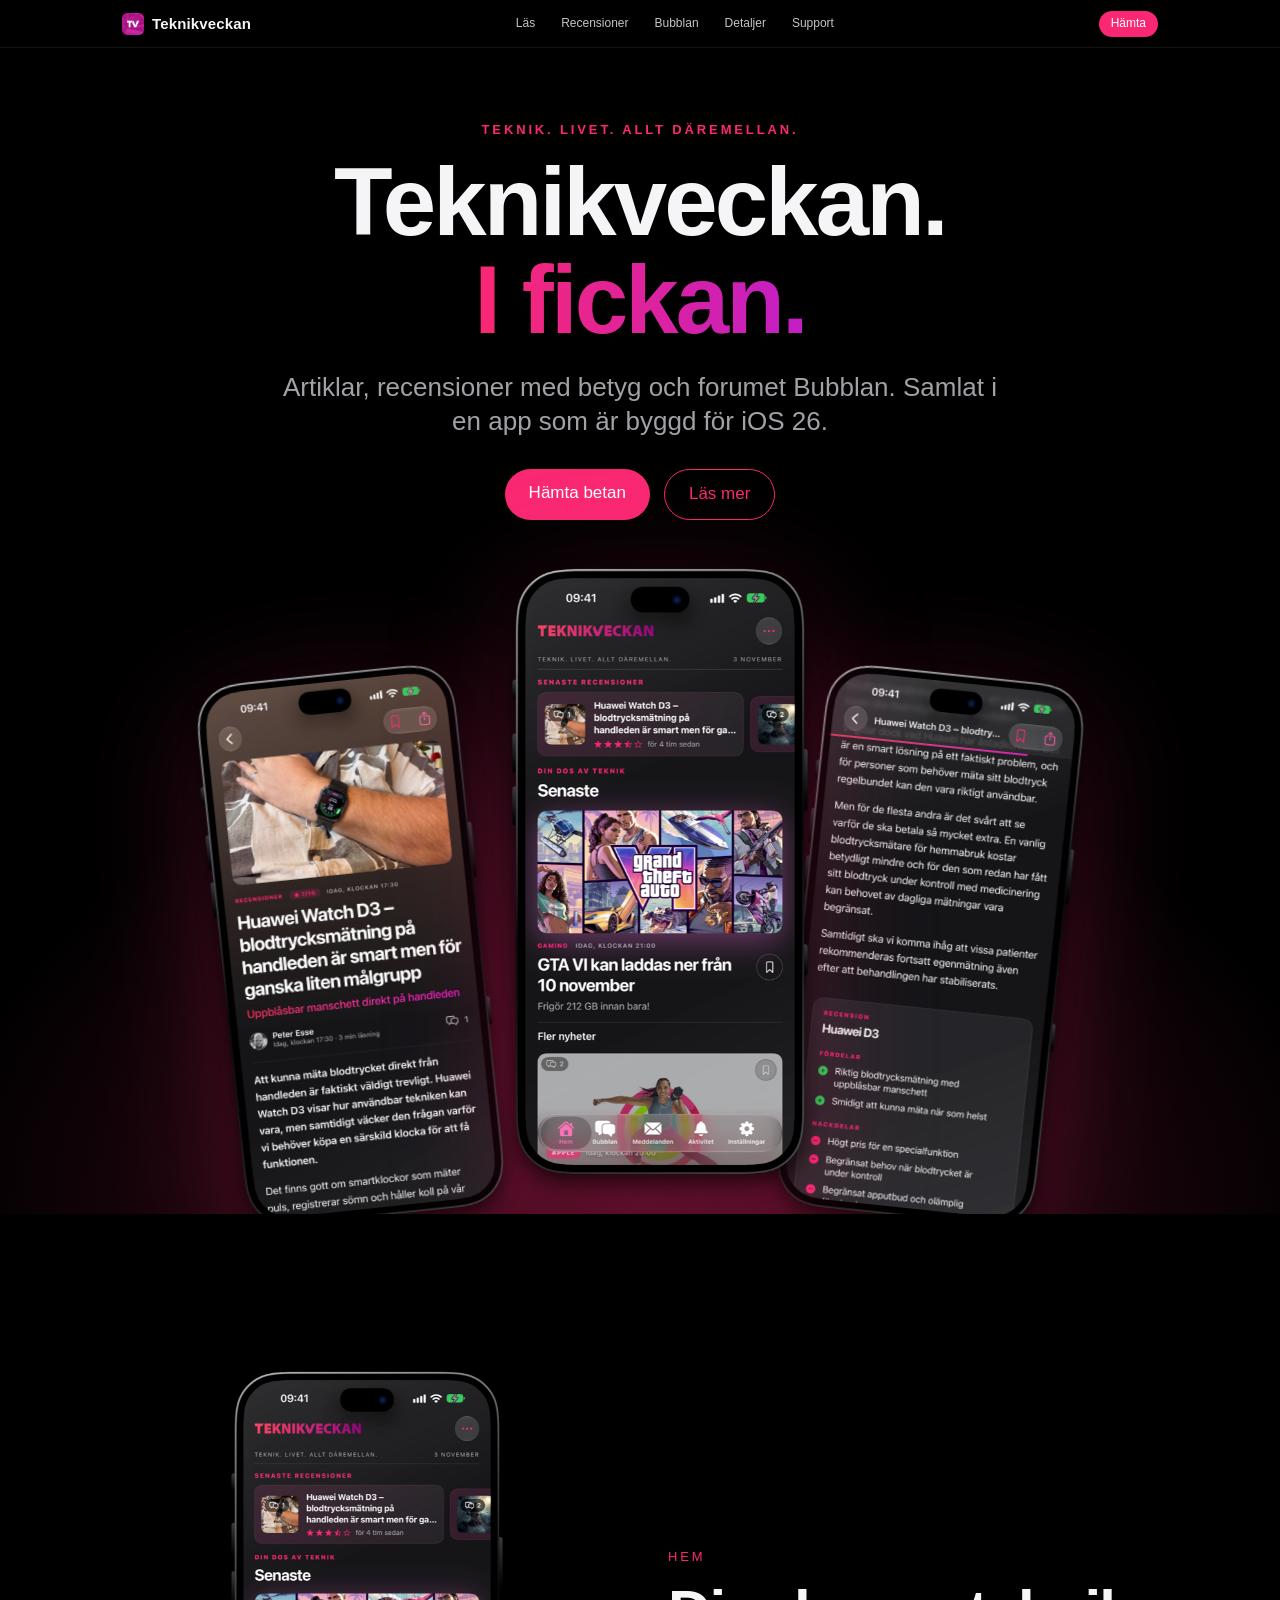
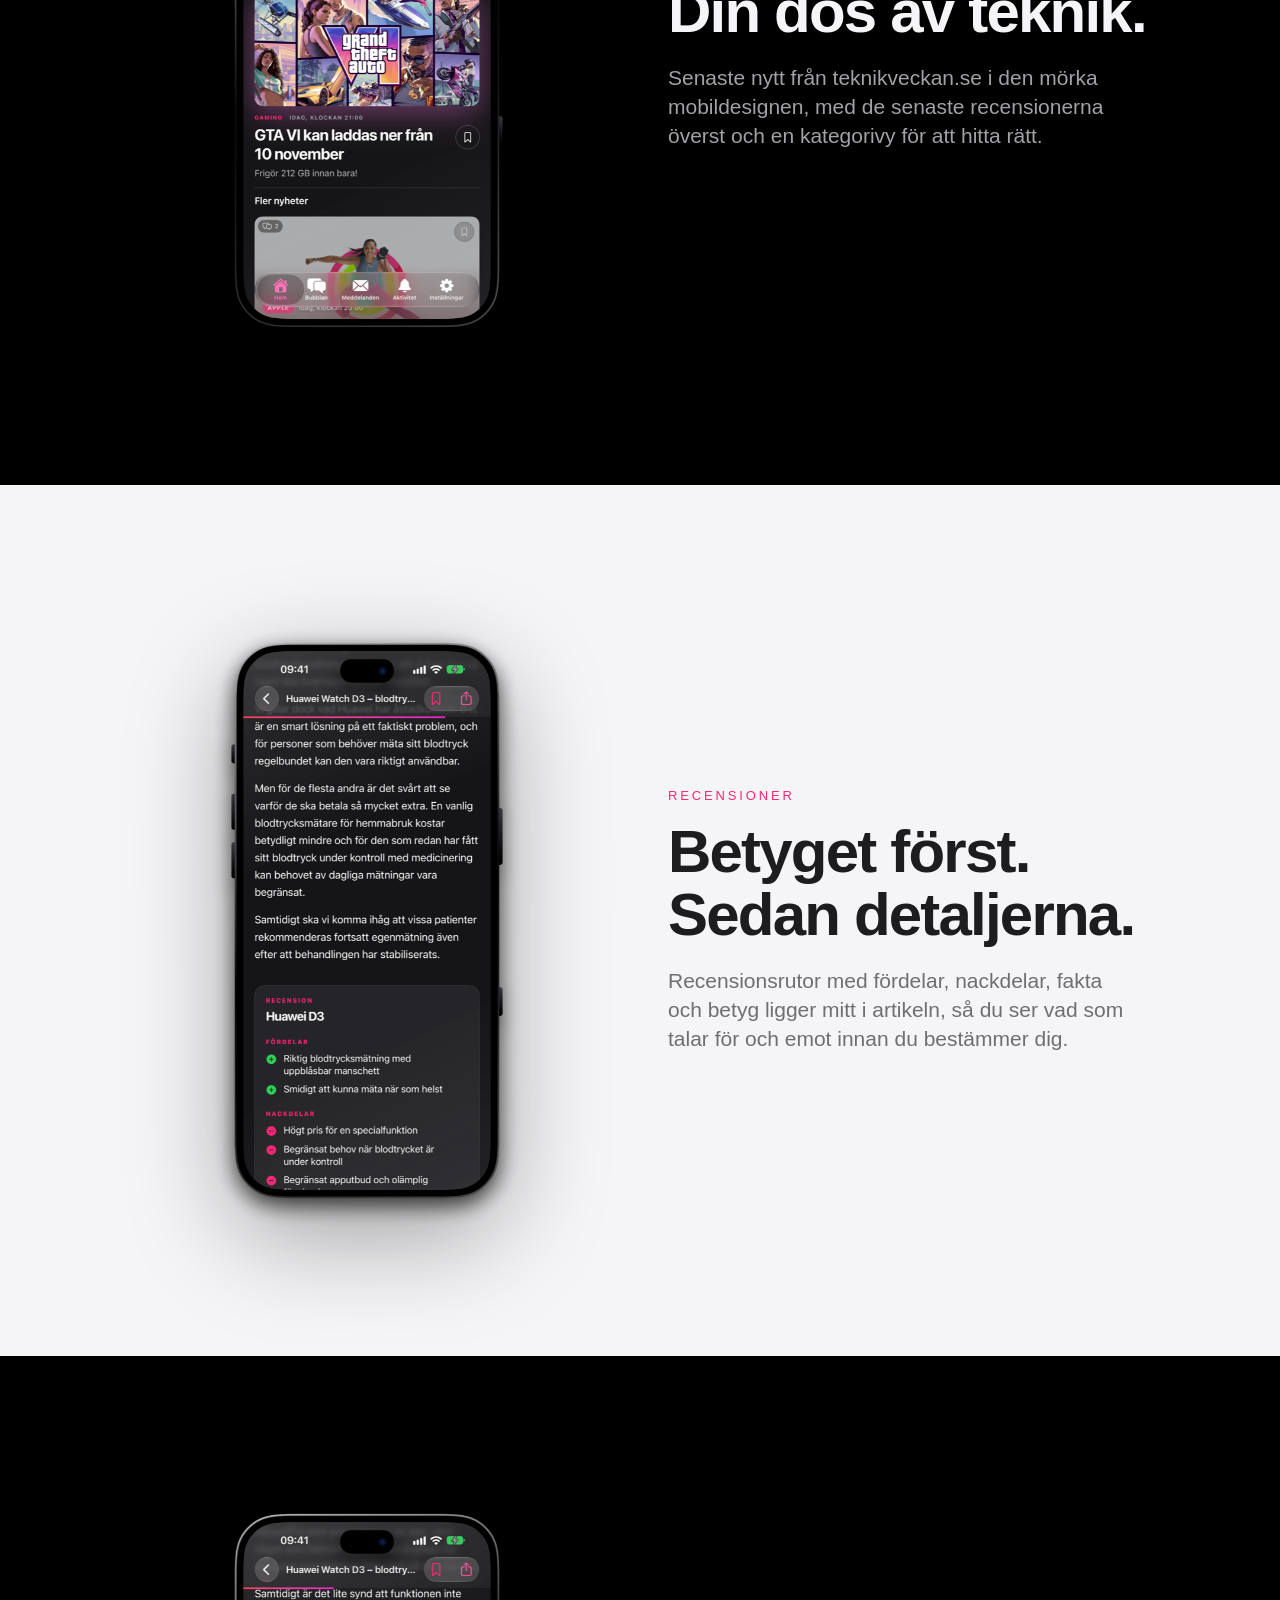
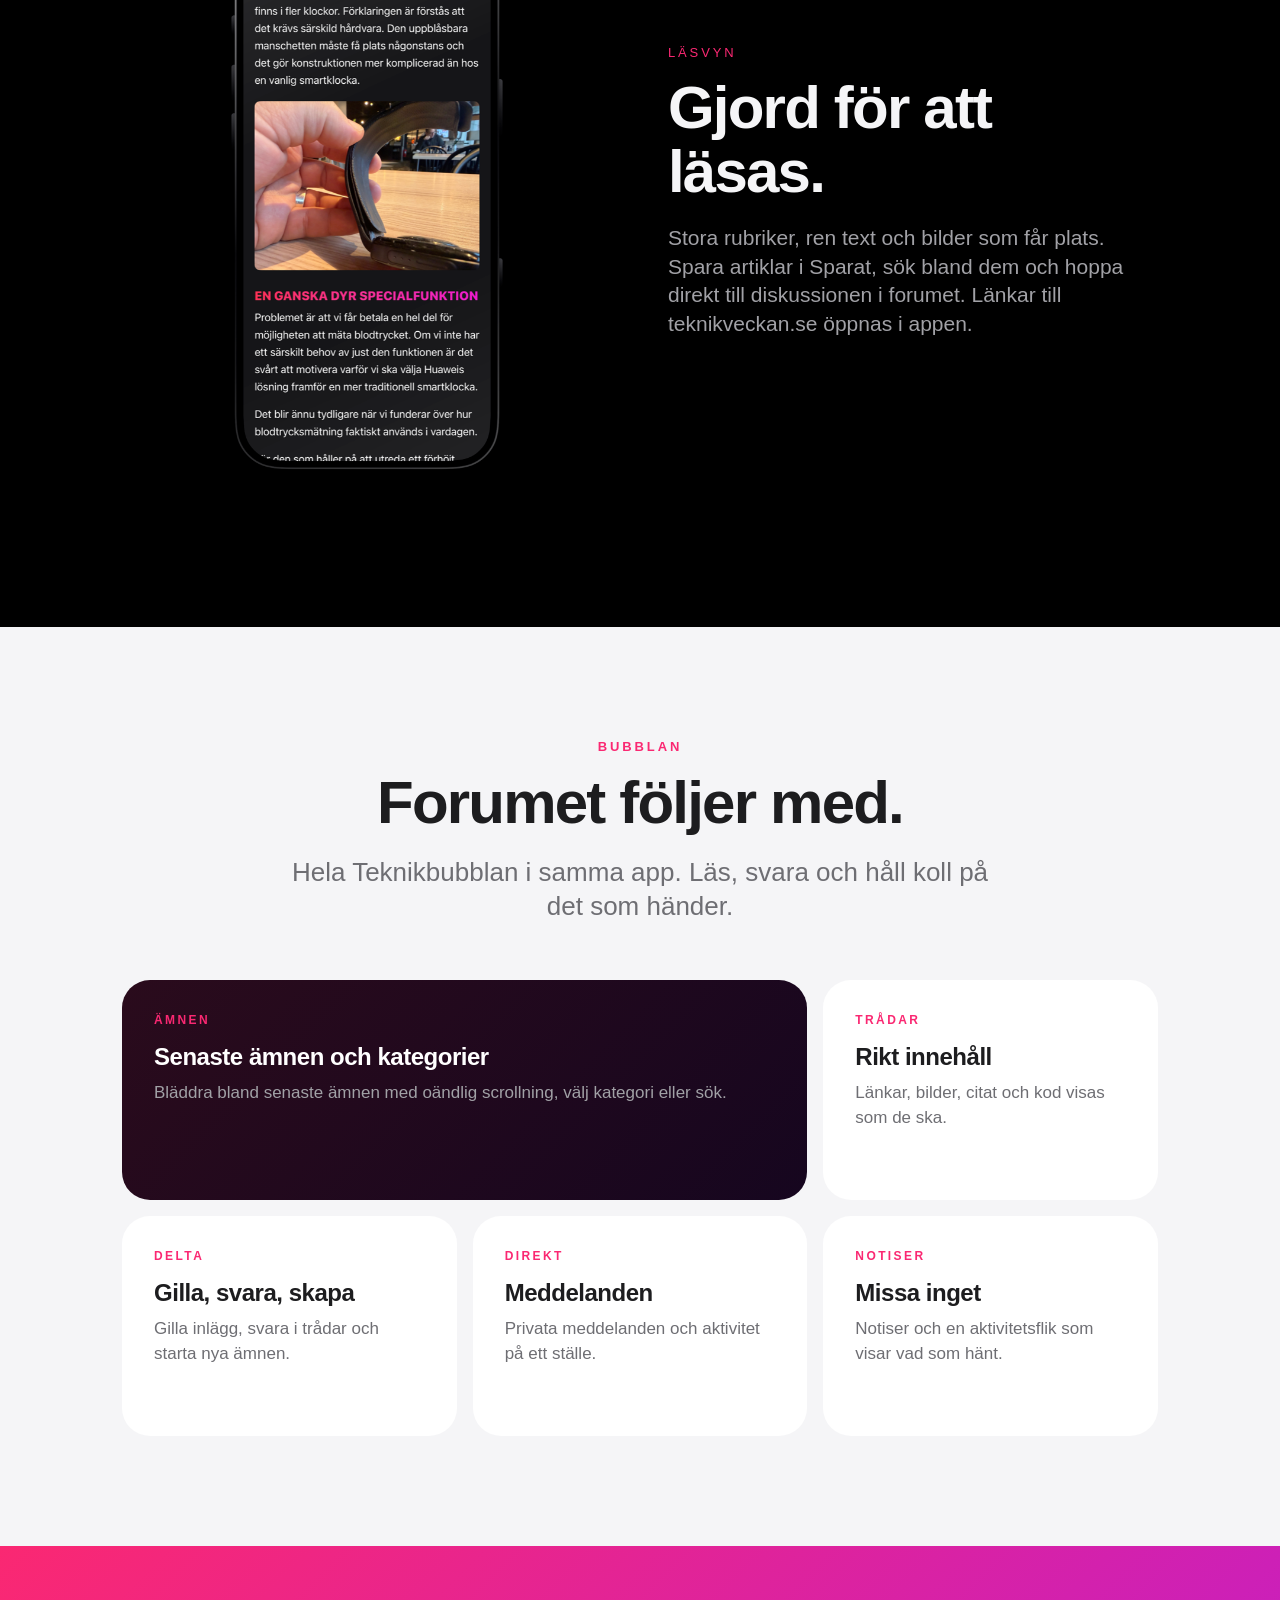
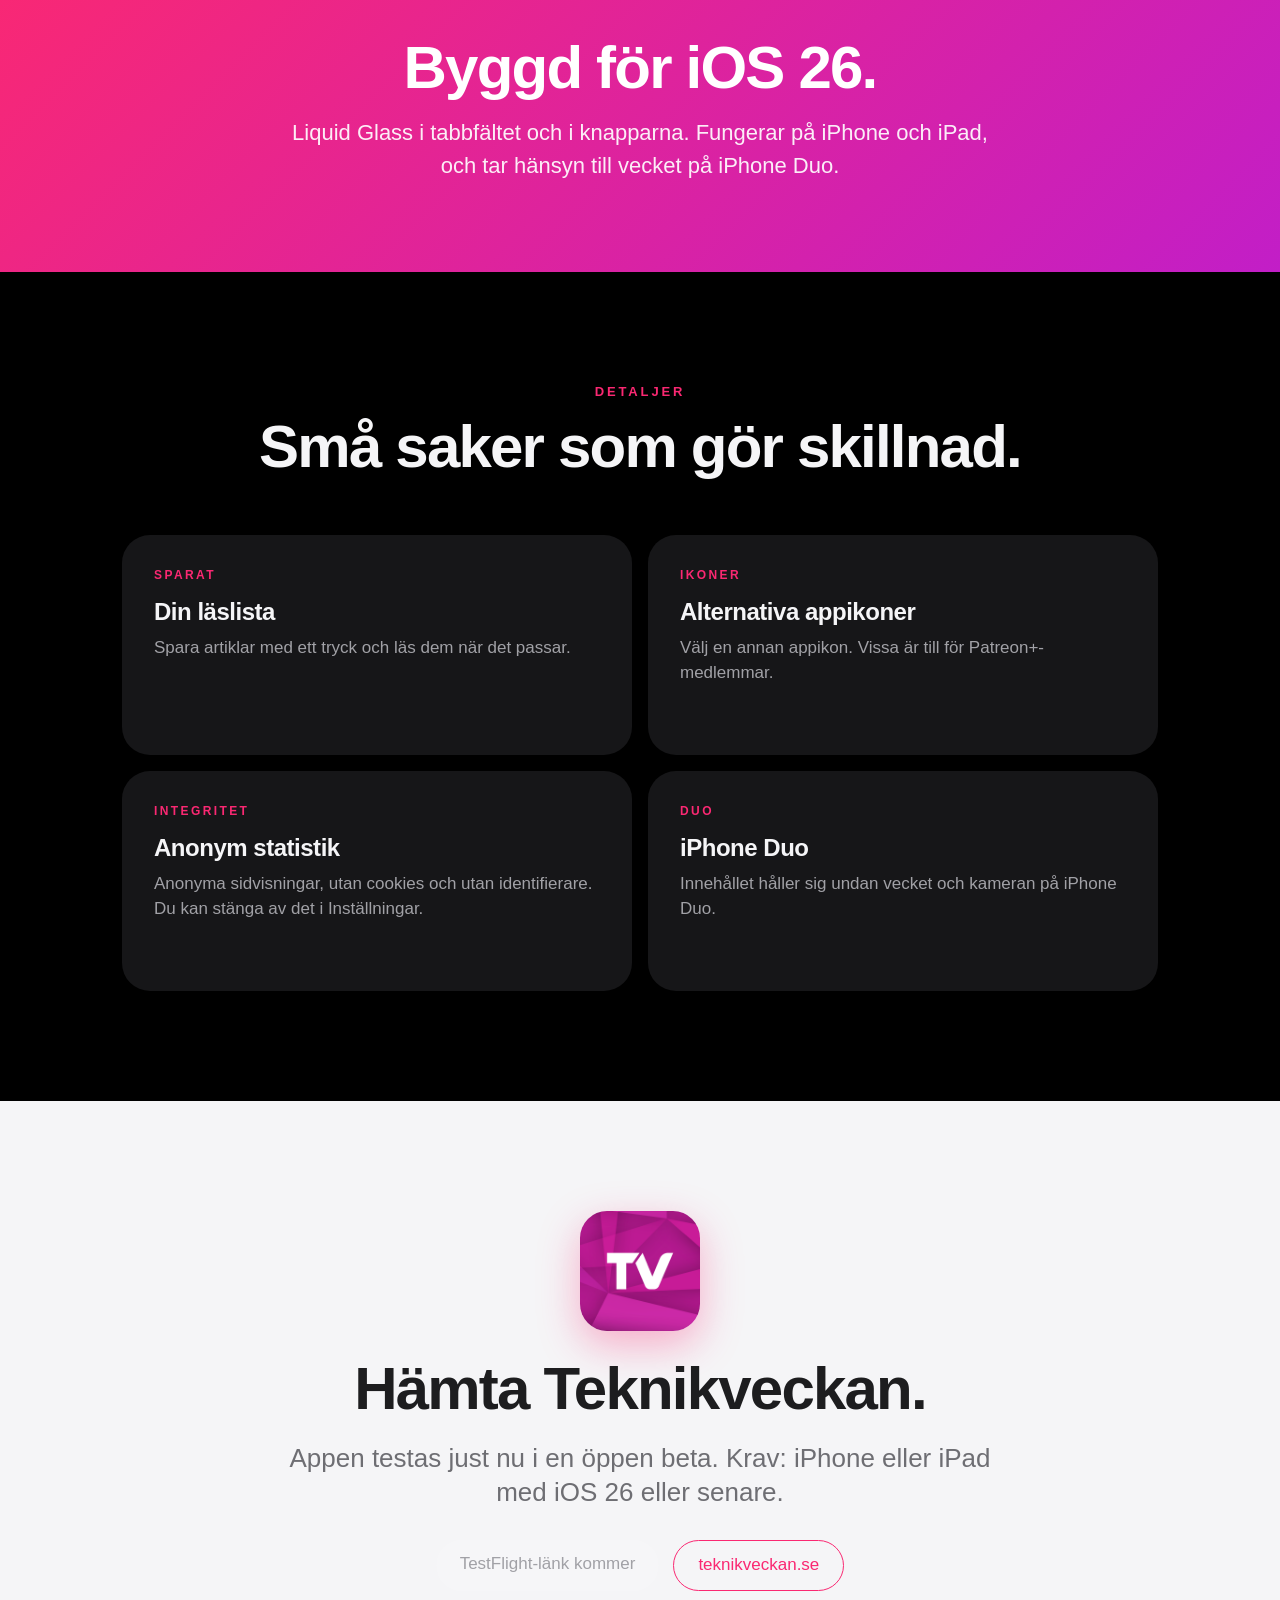
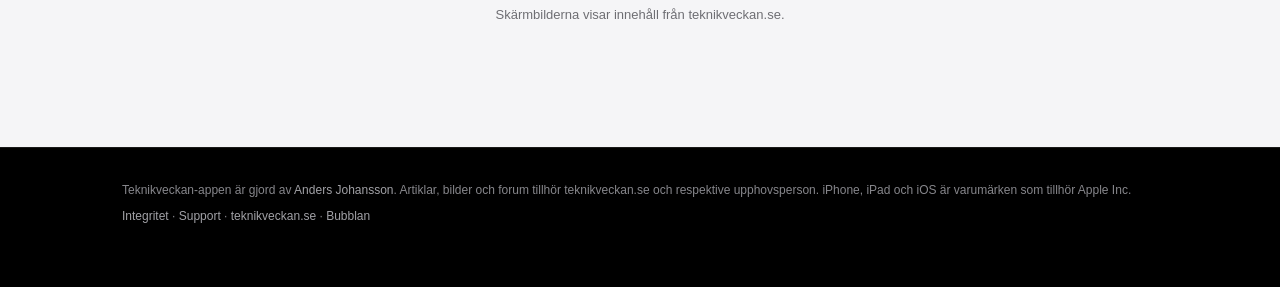
==== index.html @ d74a8582 "Teknikveckan site: home, privacy and support pages Co-Authored-By: Claude Sonnet 5.5 <noreply@anthro" ====
<!doctype html>
<html lang="sv">
<head>
  <meta charset="utf-8">
  <meta name="viewport" content="width=device-width, initial-scale=1">
  <title>Teknikveckan – appen för iPhone och iPad</title>
  <meta name="description" content="Teknikveckan i fickan: artiklar, recensioner med betyg och forumet Bubblan, i en app för iPhone och iPad. Gjord för iOS 26 med Liquid Glass.">
  <meta name="theme-color" content="#000000">
  <link rel="icon" type="image/png" href="assets/favicon.png">
  <link rel="apple-touch-icon" href="assets/apple-touch-icon.png">
  <meta property="og:title" content="Teknikveckan – appen">
  <meta property="og:description" content="Artiklar, recensioner och forumet Bubblan i en app för iPhone och iPad.">
  <meta property="og:type" content="website">
  <meta property="og:url" content="https://idrewn.github.io/teknikveckan-site/">
  <meta property="og:image" content="https://idrewn.github.io/teknikveckan-site/assets/og.jpg">
  <link rel="stylesheet" href="style.css">
</head>
<body>
<header class="nav">
  <div class="wrap">
    <a class="brand" href="./"><img src="assets/icon.png" alt="" width="22" height="22">Teknikveckan</a>
    <ul>
      <li><a href="#lasa">Läs</a></li>
      <li><a href="#recensioner">Recensioner</a></li>
      <li><a href="#bubblan">Bubblan</a></li>
      <li><a href="#detaljer">Detaljer</a></li>
      <li><a href="support.html">Support</a></li>
    </ul>
    <a class="buy" href="#hamta">Hämta</a>
  </div>
</header>

<main>
  <div class="hero">
    <div class="wrap">
      <p class="eyebrow">Teknik. Livet. Allt däremellan.</p>
      <h1>Teknikveckan.<br><span class="grad">I fickan.</span></h1>
      <p class="lead">Artiklar, recensioner med betyg och forumet Bubblan. Samlat i en app som är byggd för iOS 26.</p>
      <div class="cta">
        <a class="pill fill" href="#hamta">Hämta betan</a>
        <a class="pill line" href="#lasa">Läs mer</a>
      </div>
      <div class="phones">
        <img class="a" src="assets/phone-review.png" alt="En recension öppen i appen" width="1100" height="1988">
        <img class="b" src="assets/phone-home.png" alt="Hem: senaste recensioner och nyheter" width="1100" height="1988">
        <img class="c" src="assets/phone-reviewbox.png" alt="Fördelar och nackdelar i en recension" width="1100" height="1988">
      </div>
    </div>
  </div>

  <section id="lasa">
    <div class="wrap split">
      <div class="shot reveal"><img src="assets/phone-home.png" alt="Hem med senaste recensioner och nyheter" loading="lazy" width="1100" height="1988"></div>
      <div class="text reveal">
        <p class="eyebrow">Hem</p>
        <h2>Din dos av teknik.</h2>
        <p>Senaste nytt från teknikveckan.se i den mörka mobildesignen, med de senaste recensionerna överst och en kategorivy för att hitta rätt.</p>
      </div>
    </div>
  </section>

  <section class="light" id="recensioner">
    <div class="wrap split rev">
      <div class="shot reveal"><img src="assets/phone-reviewbox.png" alt="Recensionsruta med fördelar och nackdelar" loading="lazy" width="1100" height="1988"></div>
      <div class="text reveal">
        <p class="eyebrow">Recensioner</p>
        <h2>Betyget först. Sedan detaljerna.</h2>
        <p>Recensionsrutor med fördelar, nackdelar, fakta och betyg ligger mitt i artikeln, så du ser vad som talar för och emot innan du bestämmer dig.</p>
      </div>
    </div>
  </section>

  <section>
    <div class="wrap split">
      <div class="shot reveal"><img src="assets/phone-reading.png" alt="Läsvy med text och bild" loading="lazy" width="1100" height="1988"></div>
      <div class="text reveal">
        <p class="eyebrow">Läsvyn</p>
        <h2>Gjord för att läsas.</h2>
        <p>Stora rubriker, ren text och bilder som får plats. Spara artiklar i Sparat, sök bland dem och hoppa direkt till diskussionen i forumet. Länkar till teknikveckan.se öppnas i appen.</p>
      </div>
    </div>
  </section>

  <section class="light" id="bubblan">
    <div class="wrap center">
      <p class="eyebrow">Bubblan</p>
      <h2>Forumet följer med.</h2>
      <p class="lead">Hela Teknikbubblan i samma app. Läs, svara och håll koll på det som händer.</p>
      <div class="bento">
        <div class="tile hero-tile" style="color:#fff"><span class="k">Ämnen</span><h3>Senaste ämnen och kategorier</h3><p>Bläddra bland senaste ämnen med oändlig scrollning, välj kategori eller sök.</p></div>
        <div class="tile"><span class="k">Trådar</span><h3>Rikt innehåll</h3><p>Länkar, bilder, citat och kod visas som de ska.</p></div>
        <div class="tile"><span class="k">Delta</span><h3>Gilla, svara, skapa</h3><p>Gilla inlägg, svara i trådar och starta nya ämnen.</p></div>
        <div class="tile"><span class="k">Direkt</span><h3>Meddelanden</h3><p>Privata meddelanden och aktivitet på ett ställe.</p></div>
        <div class="tile"><span class="k">Notiser</span><h3>Missa inget</h3><p>Notiser och en aktivitetsflik som visar vad som hänt.</p></div>
      </div>
    </div>
  </section>

  <div class="band">
    <div class="wrap">
      <h2>Byggd för iOS 26.</h2>
      <p>Liquid Glass i tabbfältet och i knapparna. Fungerar på iPhone och iPad, och tar hänsyn till vecket på iPhone Duo.</p>
    </div>
  </div>

  <section id="detaljer">
    <div class="wrap center">
      <p class="eyebrow">Detaljer</p>
      <h2>Små saker som gör skillnad.</h2>
      <div class="bento">
        <div class="tile wide"><span class="k">Sparat</span><h3>Din läslista</h3><p>Spara artiklar med ett tryck och läs dem när det passar.</p></div>
        <div class="tile wide"><span class="k">Ikoner</span><h3>Alternativa appikoner</h3><p>Välj en annan appikon. Vissa är till för Patreon+-medlemmar.</p></div>
        <div class="tile wide"><span class="k">Integritet</span><h3>Anonym statistik</h3><p>Anonyma sidvisningar, utan cookies och utan identifierare. Du kan stänga av det i Inställningar.</p></div>
        <div class="tile wide"><span class="k">Duo</span><h3>iPhone Duo</h3><p>Innehållet håller sig undan vecket och kameran på iPhone Duo.</p></div>
      </div>
    </div>
  </section>

  <section class="light" id="hamta">
    <div class="wrap center">
      <img src="assets/icon.png" alt="Teknikveckan, appikon" width="120" height="120" style="margin:0 auto 26px;border-radius:27px;box-shadow:0 14px 40px rgba(250,40,114,.35)">
      <h2>Hämta Teknikveckan.</h2>
      <p class="lead">Appen testas just nu i en öppen beta. Krav: iPhone eller iPad med iOS 26 eller senare.</p>
      <div class="cta">
        <span class="pill off" aria-disabled="true">TestFlight-länk kommer</span>
        <a class="pill line" href="https://teknikveckan.se">teknikveckan.se</a>
      </div>
      <p class="note" style="color:#6e6e73">Skärmbilderna visar innehåll från teknikveckan.se.</p>
    </div>
  </section>
</main>

<footer>
  <div class="wrap">
    <p>Teknikveckan-appen är gjord av <a href="https://github.com/iDrewn">Anders Johansson</a>. Artiklar, bilder och forum tillhör teknikveckan.se och respektive upphovsperson. iPhone, iPad och iOS är varumärken som tillhör Apple Inc.</p>
    <p><a href="privacy.html">Integritet</a> &middot; <a href="support.html">Support</a> &middot; <a href="https://teknikveckan.se">teknikveckan.se</a> &middot; <a href="https://bubblan.teknikveckan.se">Bubblan</a></p>
  </div>
</footer>
<script>
  (function () {
    var els = document.querySelectorAll('.reveal');
    if (!('IntersectionObserver' in window)) { els.forEach(function (e) { e.classList.add('in'); }); return; }
    var io = new IntersectionObserver(function (entries) {
      entries.forEach(function (en) { if (en.isIntersecting) { en.target.classList.add('in'); io.unobserve(en.target); } });
    }, { threshold: 0.15 });
    els.forEach(function (e) { io.observe(e); });
  })();
</script>
</body>
</html>
---- style.css ----
:root {
  --pink: #fa2872;
  --magenta: #c21ec7;
  --ink: #f5f5f7;
  --ink-2: #a1a1a6;
  --paper: #1d1d1f;
  --paper-2: #6e6e73;
  --black: #000;
  --soft: #f5f5f7;
  --card-dark: #161618;
  --maxw: 1080px;
}
* { box-sizing: border-box; }
html { -webkit-text-size-adjust: 100%; scroll-behavior: smooth; }
body {
  margin: 0; background: var(--black); color: var(--ink);
  font: 17px/1.47 -apple-system, BlinkMacSystemFont, "SF Pro Text", "Helvetica Neue", Helvetica, Arial, sans-serif;
  -webkit-font-smoothing: antialiased;
}
a { color: var(--pink); text-decoration: none; }
a:hover { text-decoration: underline; }
img { max-width: 100%; height: auto; display: block; }
.wrap { max-width: var(--maxw); margin: 0 auto; padding: 0 22px; }

/* Nav, like apple.com: slim, translucent, blurred */
.nav { position: sticky; top: 0; z-index: 20; height: 48px; background: rgba(0,0,0,.72); backdrop-filter: saturate(180%) blur(20px); -webkit-backdrop-filter: saturate(180%) blur(20px); border-bottom: 1px solid rgba(255,255,255,.08); }
.nav .wrap { height: 48px; display: flex; align-items: center; justify-content: space-between; gap: 20px; }
.nav .brand { display: flex; align-items: center; gap: 8px; color: var(--ink); font-weight: 600; font-size: 15px; letter-spacing: .01em; }
.nav .brand img { width: 22px; height: 22px; border-radius: 5px; }
.nav ul { display: flex; gap: 26px; list-style: none; margin: 0; padding: 0; font-size: 12px; }
.nav ul a { color: rgba(245,245,247,.8); }
.nav ul a:hover { color: #fff; text-decoration: none; }
.nav .buy { font-size: 12px; background: var(--pink); color: #fff; padding: 4px 12px; border-radius: 99px; }
.nav .buy:hover { text-decoration: none; background: #ff4a8a; }
@media (max-width: 720px) { .nav ul { display: none; } }

.eyebrow { font-size: 13px; font-weight: 700; letter-spacing: .22em; text-transform: uppercase; color: var(--pink); margin: 0 0 14px; }
.grad { background: linear-gradient(90deg, var(--pink), var(--magenta)); -webkit-background-clip: text; background-clip: text; color: transparent; }
h1, h2 { font-family: -apple-system, BlinkMacSystemFont, "SF Pro Display", "Helvetica Neue", Helvetica, Arial, sans-serif; letter-spacing: -.03em; margin: 0; }
h1 { font-size: clamp(44px, 9vw, 96px); line-height: 1.02; font-weight: 800; }
h2 { font-size: clamp(32px, 5.6vw, 60px); line-height: 1.06; font-weight: 800; }
.lead { font-size: clamp(19px, 2.4vw, 26px); line-height: 1.3; color: var(--ink-2); max-width: 720px; margin: 22px auto 0; font-weight: 500; }
.cta { display: flex; gap: 14px; justify-content: center; flex-wrap: wrap; margin-top: 30px; }
.pill { display: inline-block; padding: 12px 24px; border-radius: 99px; font-size: 17px; font-weight: 500; }
.pill.fill { background: var(--pink); color: #fff; }
.pill.fill:hover { background: #ff4a8a; text-decoration: none; }
.pill.line { border: 1px solid var(--pink); color: var(--pink); }
.pill.off { background: rgba(255,255,255,.1); color: var(--ink-2); cursor: default; }
.note { font-size: 13px; color: var(--ink-2); margin-top: 14px; }

/* Hero */
.hero { text-align: center; padding: 72px 0 0; background: radial-gradient(80% 60% at 50% 100%, rgba(250,40,114,.28), transparent 70%), #000; overflow: hidden; }
.hero .phones { position: relative; margin: 54px auto 0; max-width: 980px; height: clamp(300px, 56vw, 640px); }
.hero .phones img { position: absolute; bottom: -2%; width: 36%; filter: drop-shadow(0 30px 60px rgba(250,40,114,.25)); }
.hero .phones .a { left: 2%; transform: rotate(-6deg) translateY(6%); }
.hero .phones .b { left: 32%; width: 40%; z-index: 2; }
.hero .phones .c { right: 2%; transform: rotate(6deg) translateY(6%); }

/* Product sections */
section { padding: 110px 0; }
.light { background: var(--soft); color: var(--paper); }
.light .lead, .light p.sub { color: var(--paper-2); }
.split { display: grid; grid-template-columns: 1fr 1fr; gap: 56px; align-items: center; }
.split.rev .text { order: 2; }
.split .text p { font-size: 21px; line-height: 1.38; color: var(--ink-2); margin: 20px 0 0; max-width: 460px; font-weight: 500; }
.light .split .text p { color: var(--paper-2); }
.split .shot { display: flex; justify-content: center; }
.split .shot img { width: min(100%, 360px); filter: drop-shadow(0 30px 50px rgba(0,0,0,.35)); }
.split .text p.eyebrow, .light .split .text p.eyebrow { font-size: 13px; line-height: 1.4; color: var(--pink); margin: 0 0 14px; max-width: none; }
.center { text-align: center; }
.center .lead { margin-left: auto; margin-right: auto; }
@media (max-width: 820px) { .split { grid-template-columns: 1fr; gap: 28px; text-align: center; } .split.rev .text { order: 0; } .split .text p { margin-left: auto; margin-right: auto; } section { padding: 76px 0; } }

/* Bento grid */
.bento { display: grid; grid-template-columns: repeat(6, 1fr); gap: 16px; margin-top: 56px; }
.tile { background: var(--card-dark); border-radius: 28px; padding: 32px; grid-column: span 2; min-height: 220px; position: relative; overflow: hidden; }
.tile.wide { grid-column: span 3; }
.tile.hero-tile { grid-column: span 4; background: linear-gradient(135deg, #2a0b1c, #16061f); }
.tile h3 { font-size: 24px; letter-spacing: -.02em; margin: 0 0 10px; line-height: 1.15; }
.tile p { color: var(--ink-2); margin: 0; font-size: 17px; }
.tile .k { font-size: 12px; font-weight: 700; letter-spacing: .2em; text-transform: uppercase; color: var(--pink); margin-bottom: 14px; display: block; }
.tile { text-align: left; }
.light .tile { background: #fff; }
.light .tile p { color: var(--paper-2); }
.light .tile.hero-tile { background: linear-gradient(135deg, #2a0b1c, #16061f); color: #fff; }
.light .tile.hero-tile p { color: var(--ink-2); }
@media (max-width: 860px) { .bento { grid-template-columns: 1fr; } .tile, .tile.wide, .tile.hero-tile { grid-column: auto; } }

/* Stat band */
.band { background: linear-gradient(135deg, var(--pink), var(--magenta)); color: #fff; padding: 90px 0; text-align: center; }
.band h2 { color: #fff; }
.band p { font-size: 22px; max-width: 700px; margin: 18px auto 0; font-weight: 500; opacity: .92; }

/* Doc pages */
.doc { max-width: 740px; padding: 70px 22px 90px; margin: 0 auto; }
.doc h1 { font-size: clamp(34px, 6vw, 52px); }
.doc h2 { font-size: 24px; margin-top: 40px; letter-spacing: -.02em; }
.doc p, .doc li { color: var(--ink-2); font-size: 18px; }
.doc ul { padding-left: 20px; }
.doc strong { color: var(--ink); }
.doc details { background: var(--card-dark); border-radius: 16px; padding: 14px 18px; margin: 12px 0; }
.doc summary { cursor: pointer; font-weight: 600; color: var(--ink); }

footer { background: #000; border-top: 1px solid rgba(255,255,255,.1); padding: 34px 0 54px; color: #86868b; font-size: 12px; }
footer p { margin: 0 0 8px; }
footer a { color: #a1a1a6; }

/* Reveal on scroll */
.reveal { opacity: 0; transform: translateY(28px); transition: opacity .8s ease, transform .8s ease; }
.reveal.in { opacity: 1; transform: none; }
@media (prefers-reduced-motion: reduce) { .reveal { opacity: 1; transform: none; transition: none; } html { scroll-behavior: auto; } }
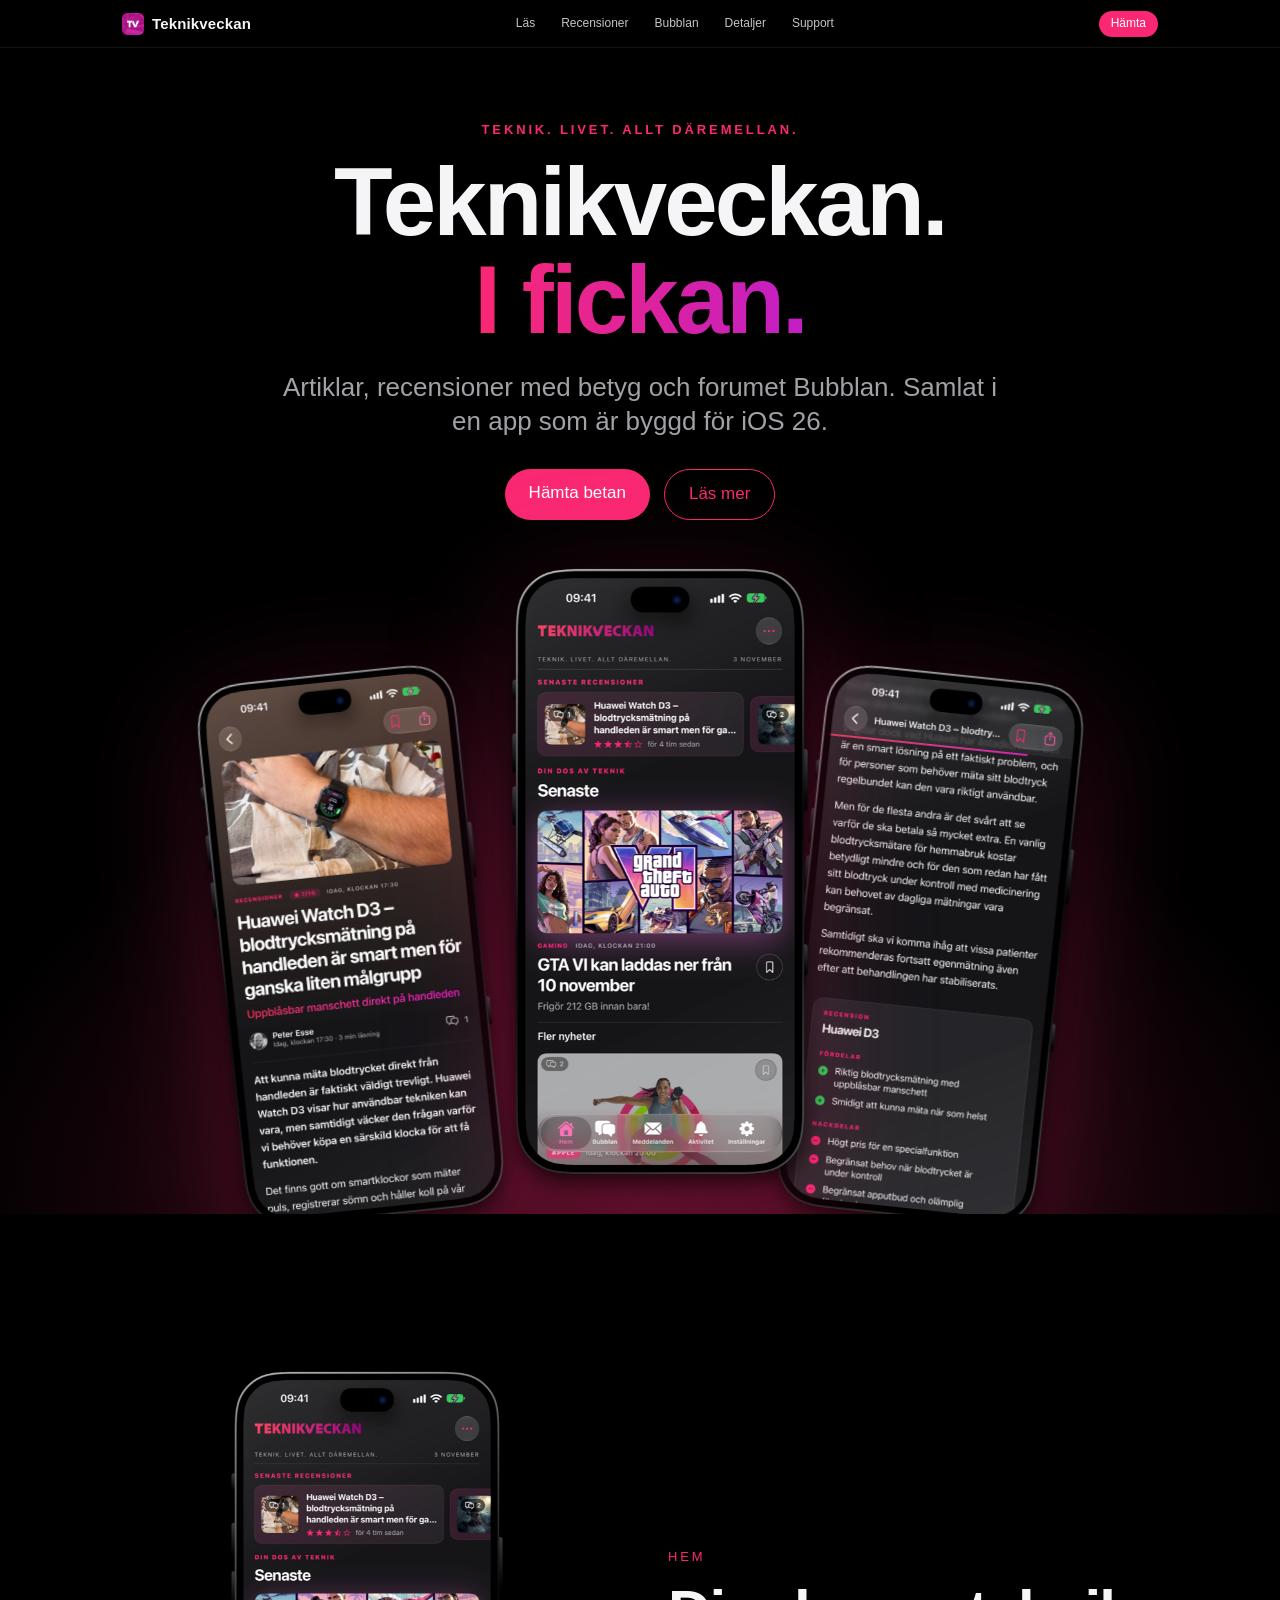
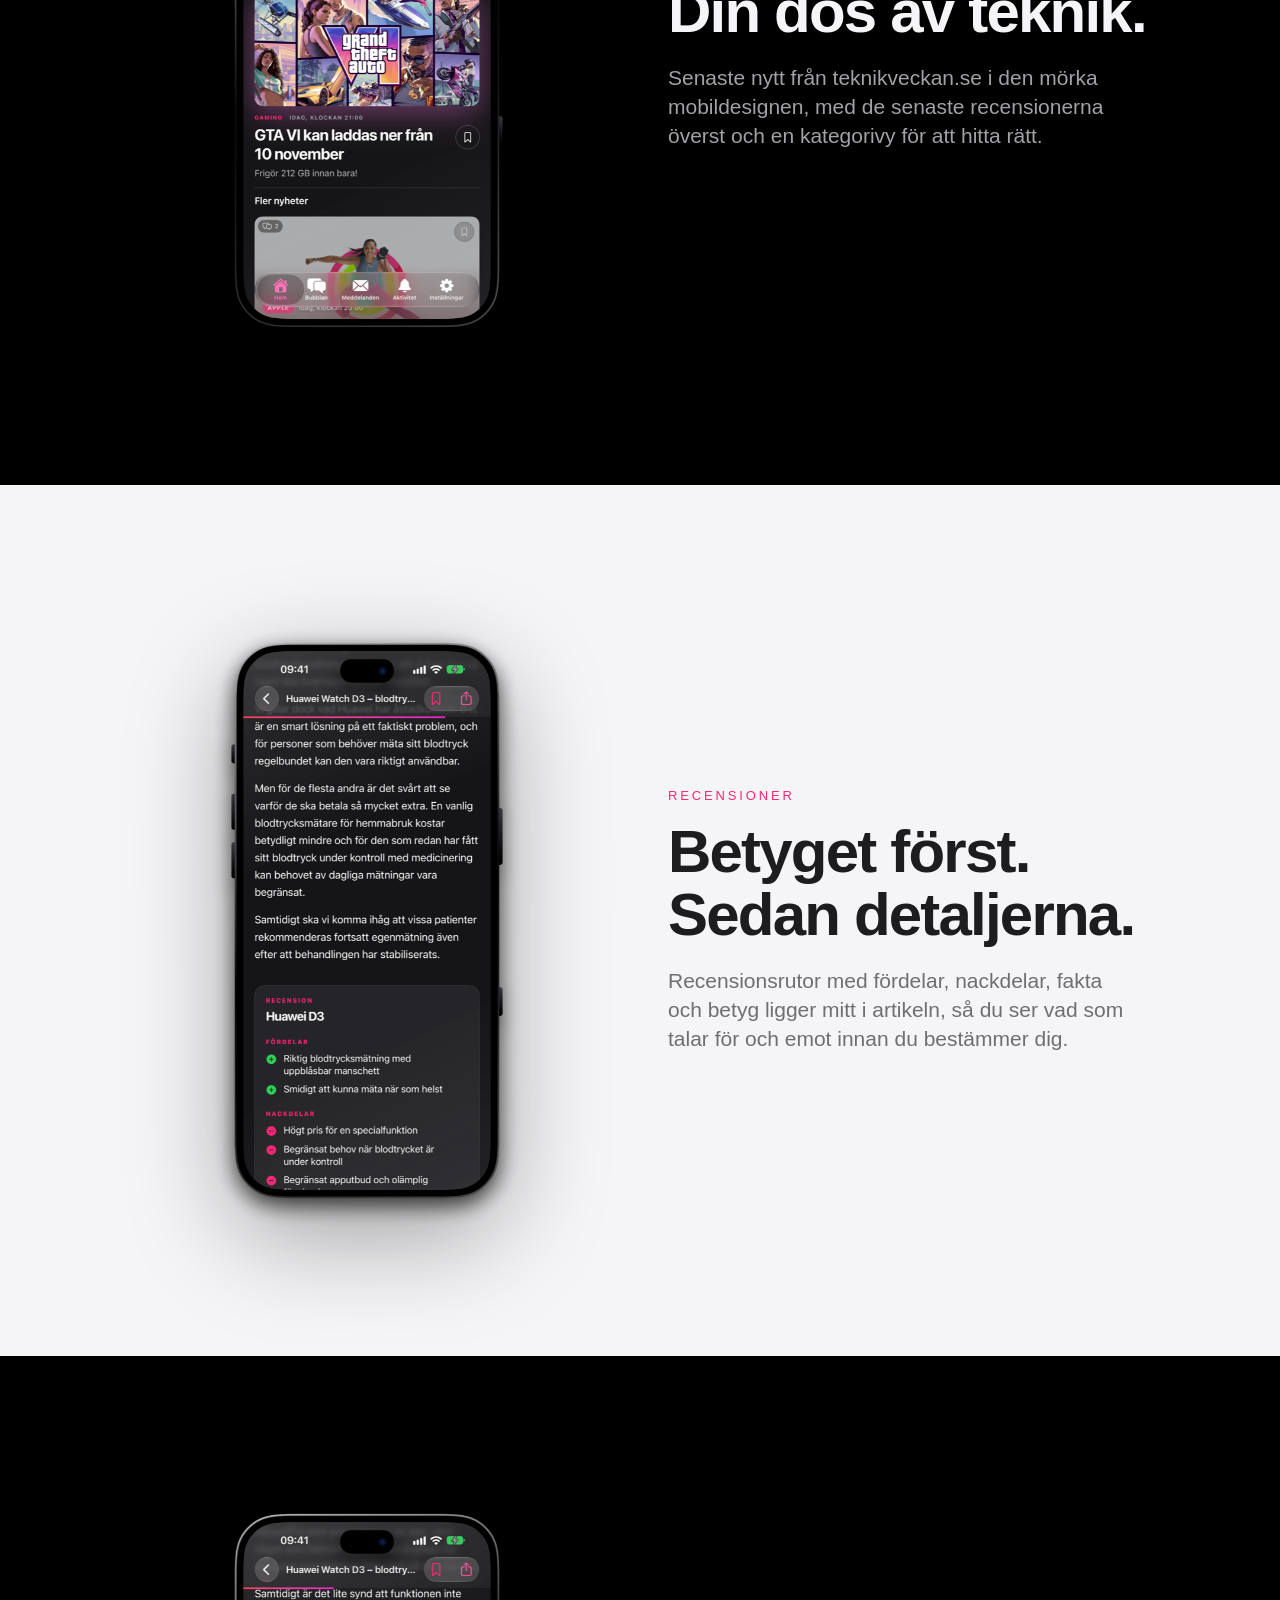
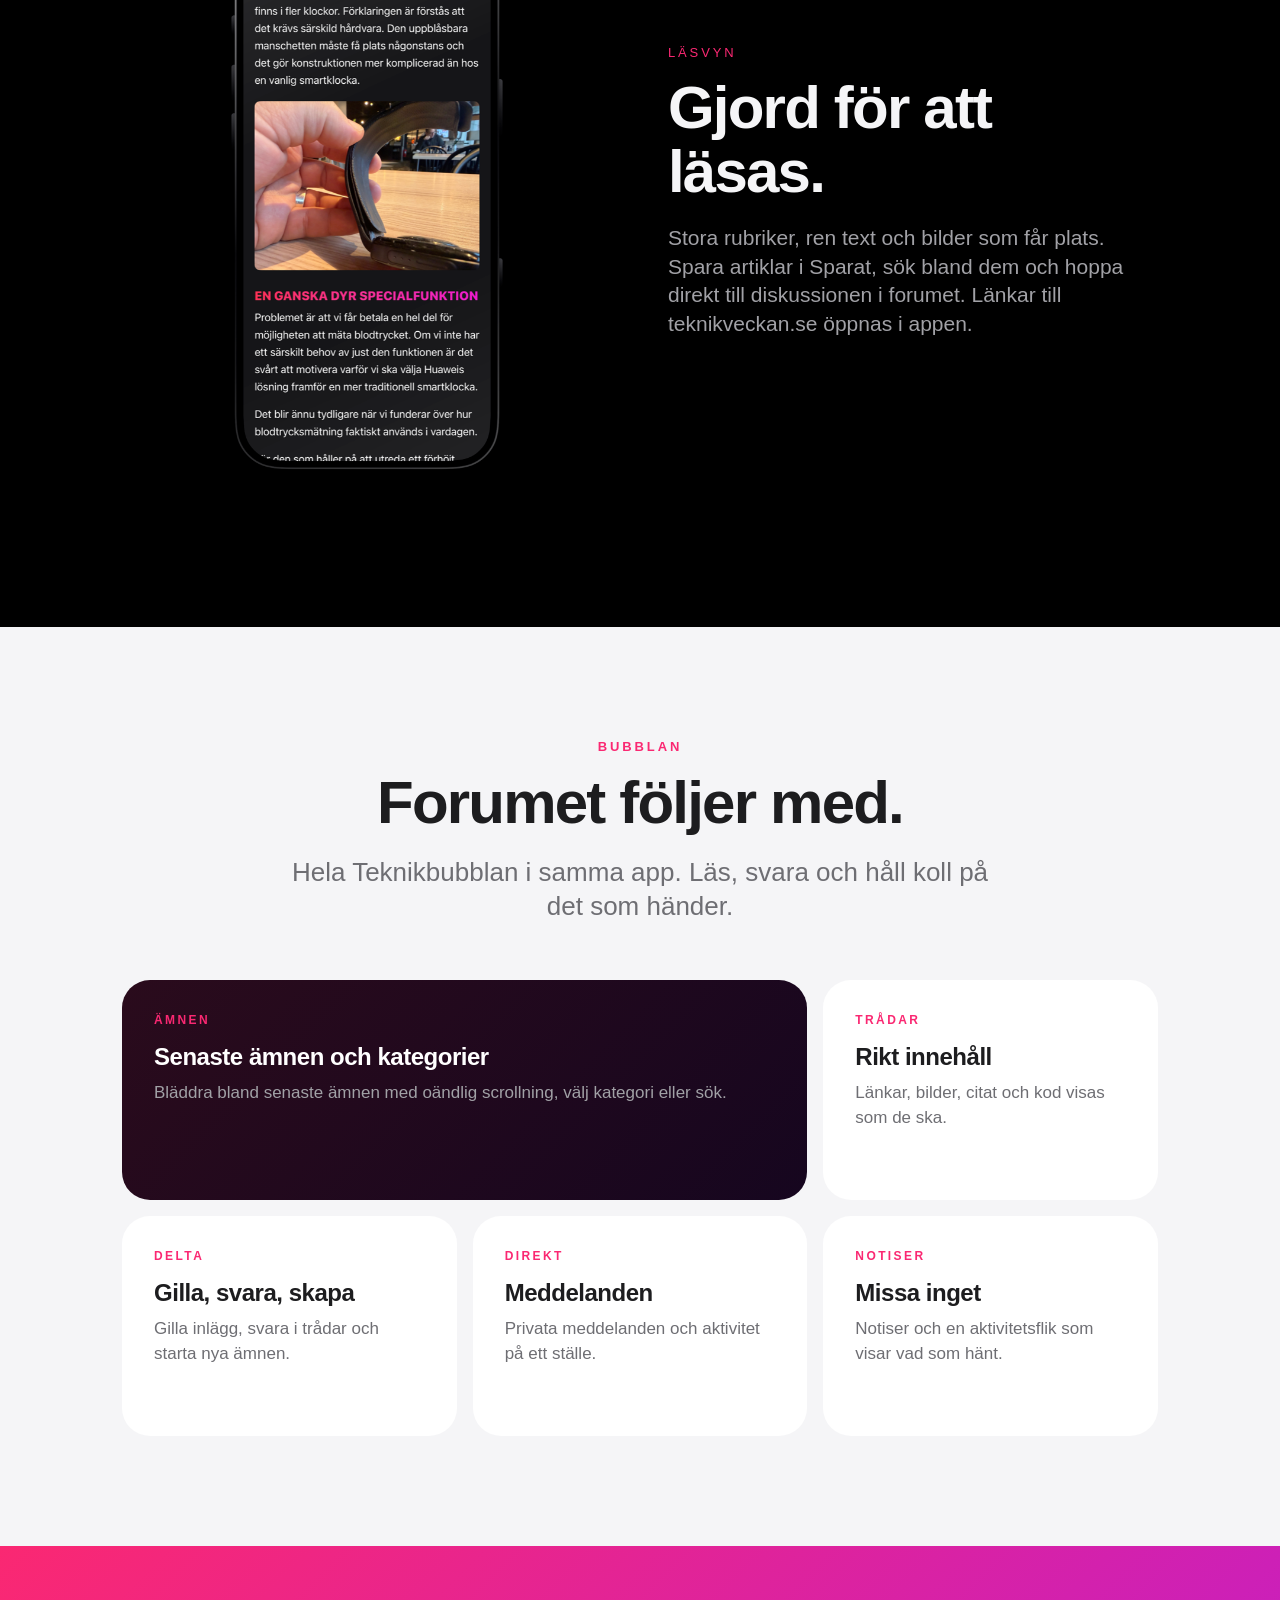
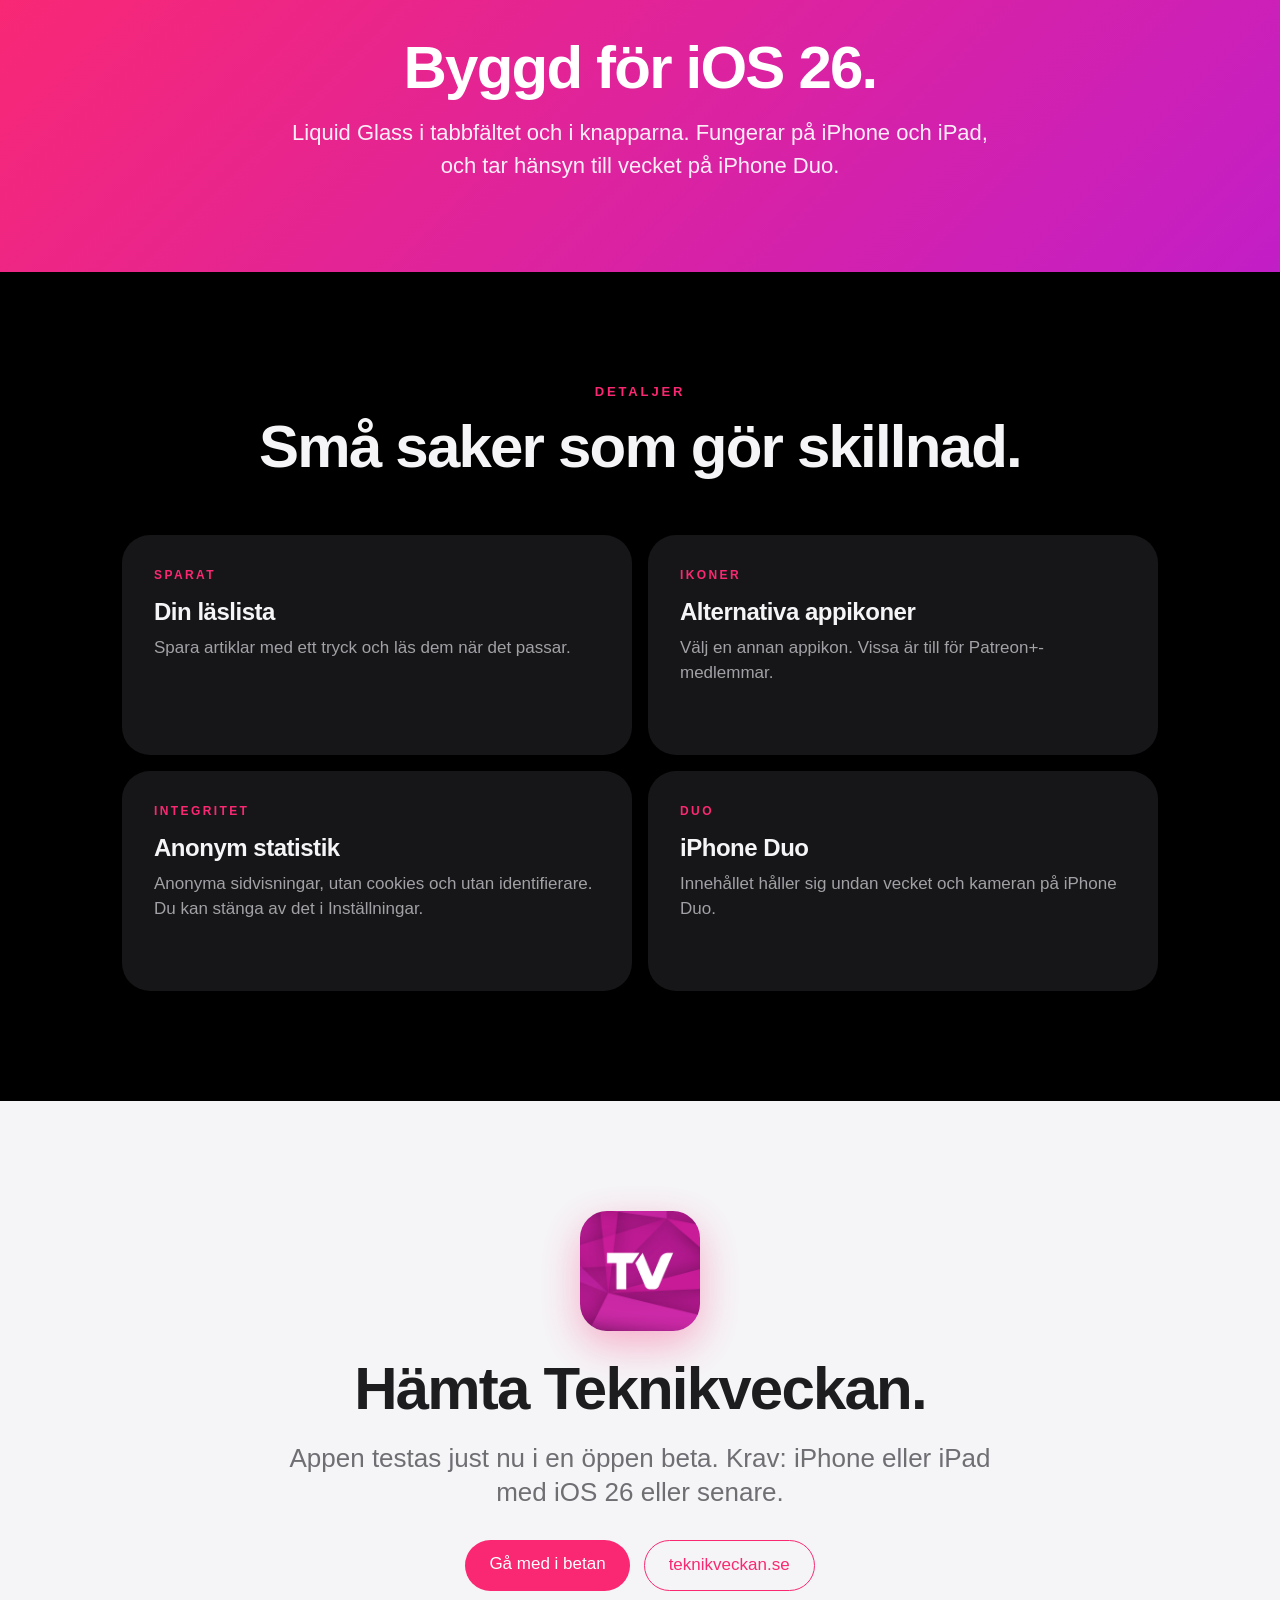
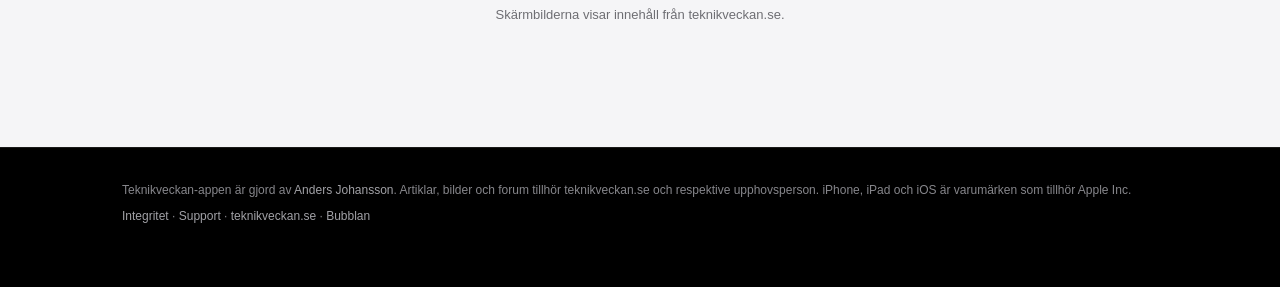
==== commit a7b3194a: "TestFlight links and support thread Co-Authored-By: Claude Sonnet 5.5 <noreply@anthropic.com>" ====
--- a/index.html
+++ b/index.html
@@ -26,7 +26,7 @@
       <li><a href="#detaljer">Detaljer</a></li>
       <li><a href="support.html">Support</a></li>
     </ul>
-    <a class="buy" href="#hamta">Hämta</a>
+    <a class="buy" href="https://testflight.apple.com/join/udA9Tbey">Hämta</a>
   </div>
 </header>
 
@@ -37,7 +37,7 @@
       <h1>Teknikveckan.<br><span class="grad">I fickan.</span></h1>
       <p class="lead">Artiklar, recensioner med betyg och forumet Bubblan. Samlat i en app som är byggd för iOS 26.</p>
       <div class="cta">
-        <a class="pill fill" href="#hamta">Hämta betan</a>
+        <a class="pill fill" href="https://testflight.apple.com/join/udA9Tbey">Hämta betan</a>
         <a class="pill line" href="#lasa">Läs mer</a>
       </div>
       <div class="phones">
@@ -122,7 +122,7 @@
       <h2>Hämta Teknikveckan.</h2>
       <p class="lead">Appen testas just nu i en öppen beta. Krav: iPhone eller iPad med iOS 26 eller senare.</p>
       <div class="cta">
-        <span class="pill off" aria-disabled="true">TestFlight-länk kommer</span>
+        <a class="pill fill" href="https://testflight.apple.com/join/udA9Tbey">Gå med i betan</a>
         <a class="pill line" href="https://teknikveckan.se">teknikveckan.se</a>
       </div>
       <p class="note" style="color:#6e6e73">Skärmbilderna visar innehåll från teknikveckan.se.</p>
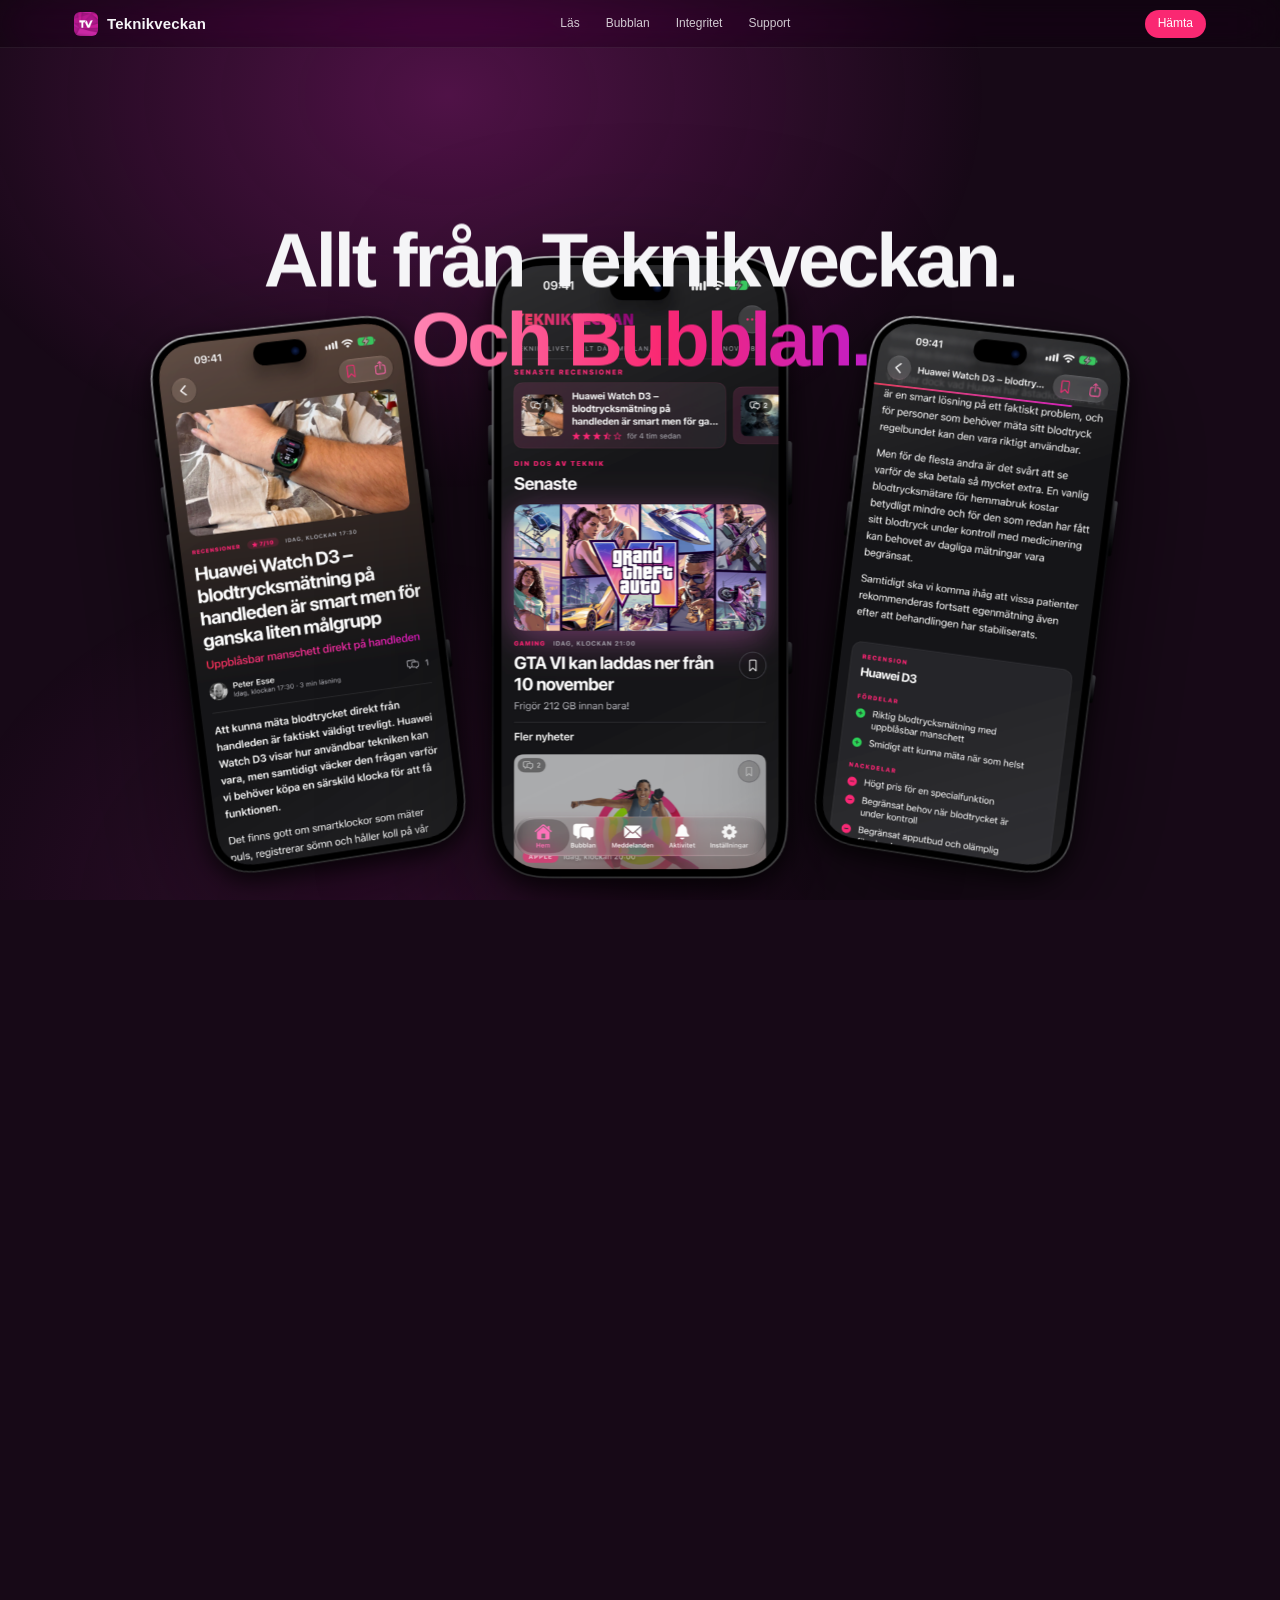
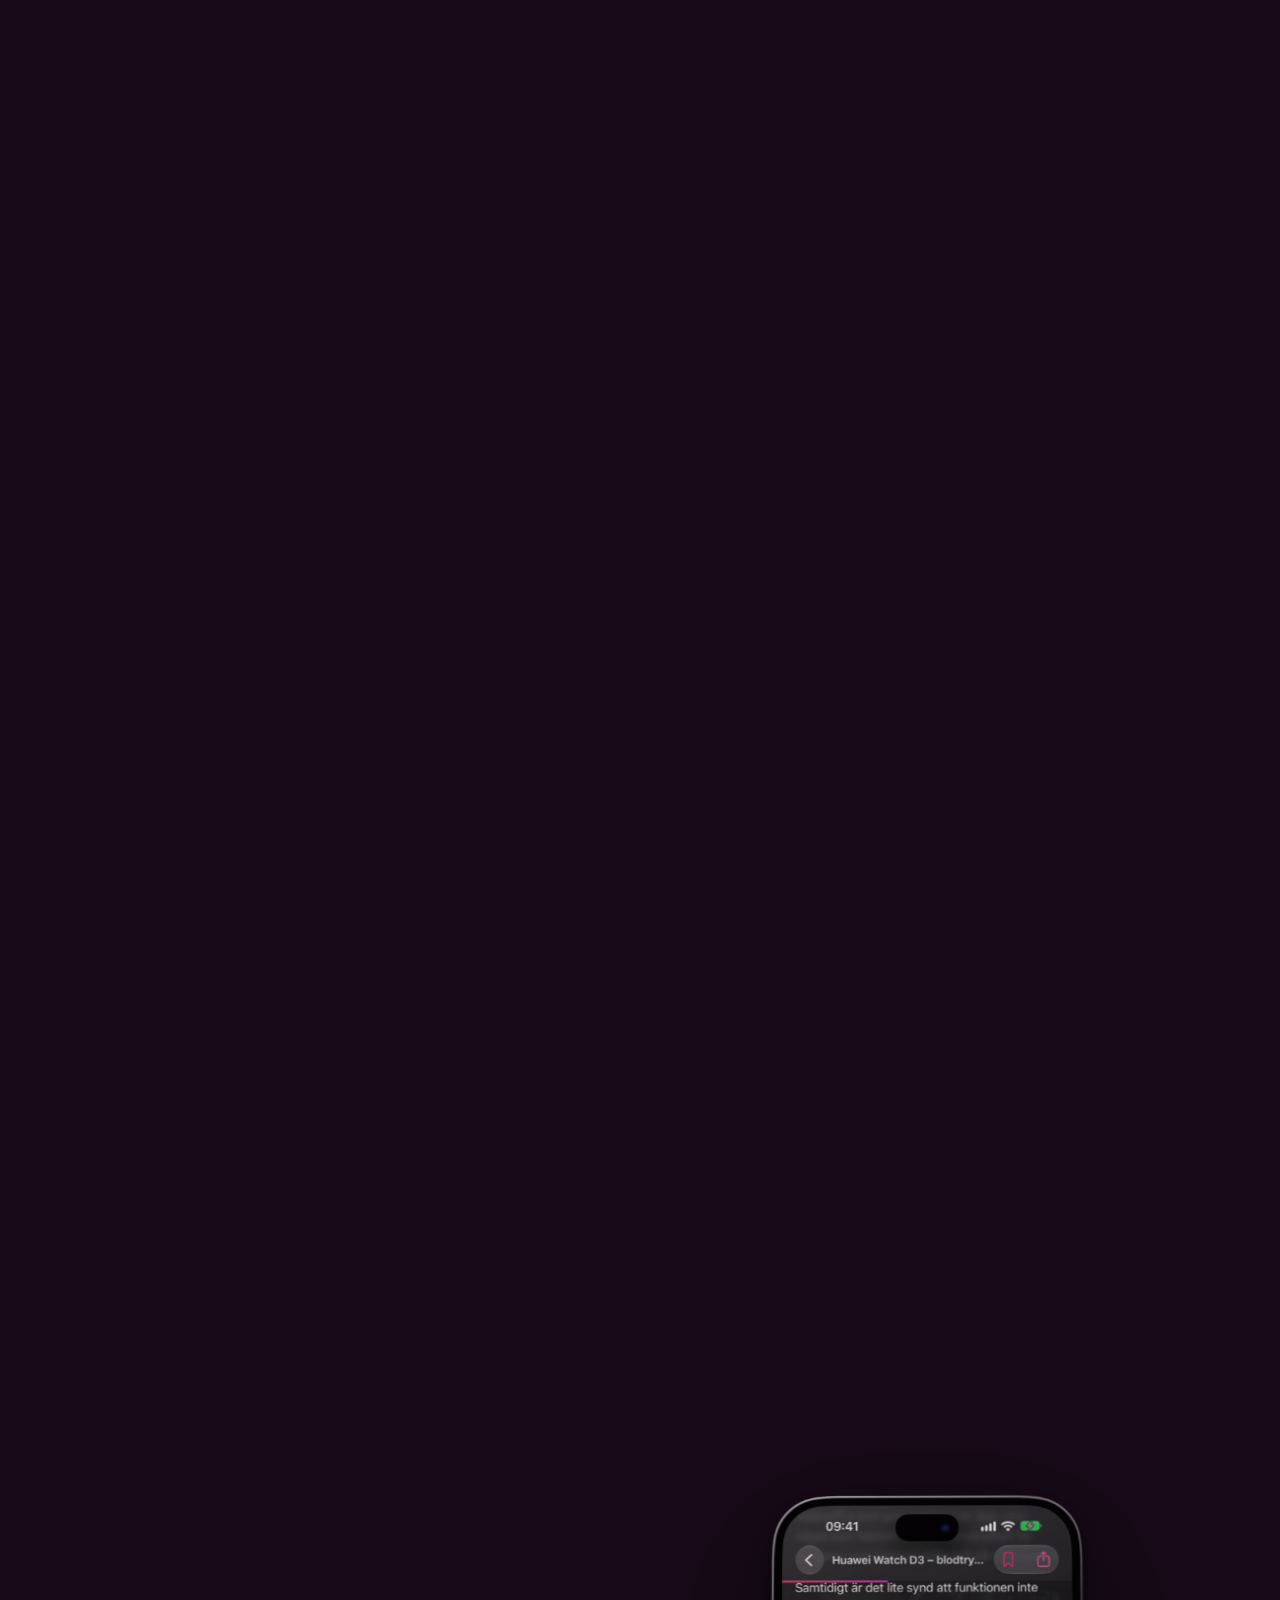
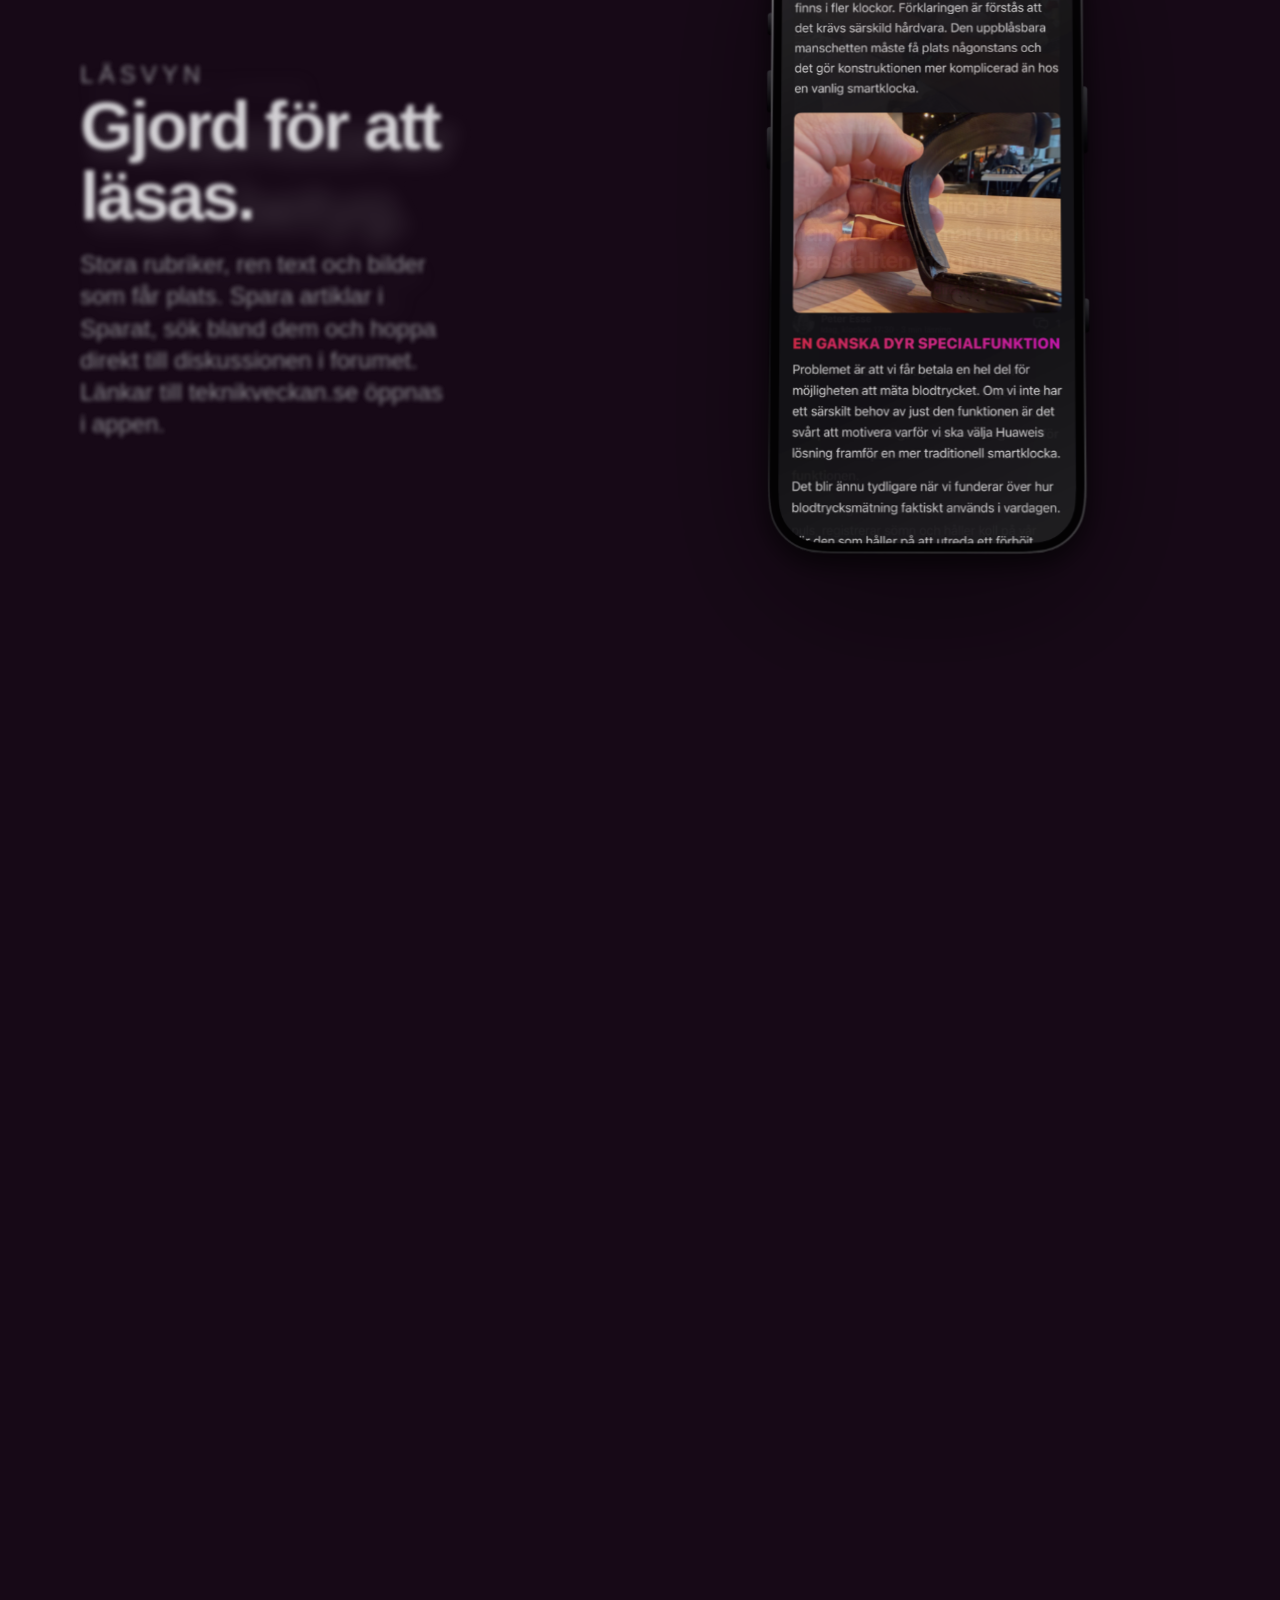
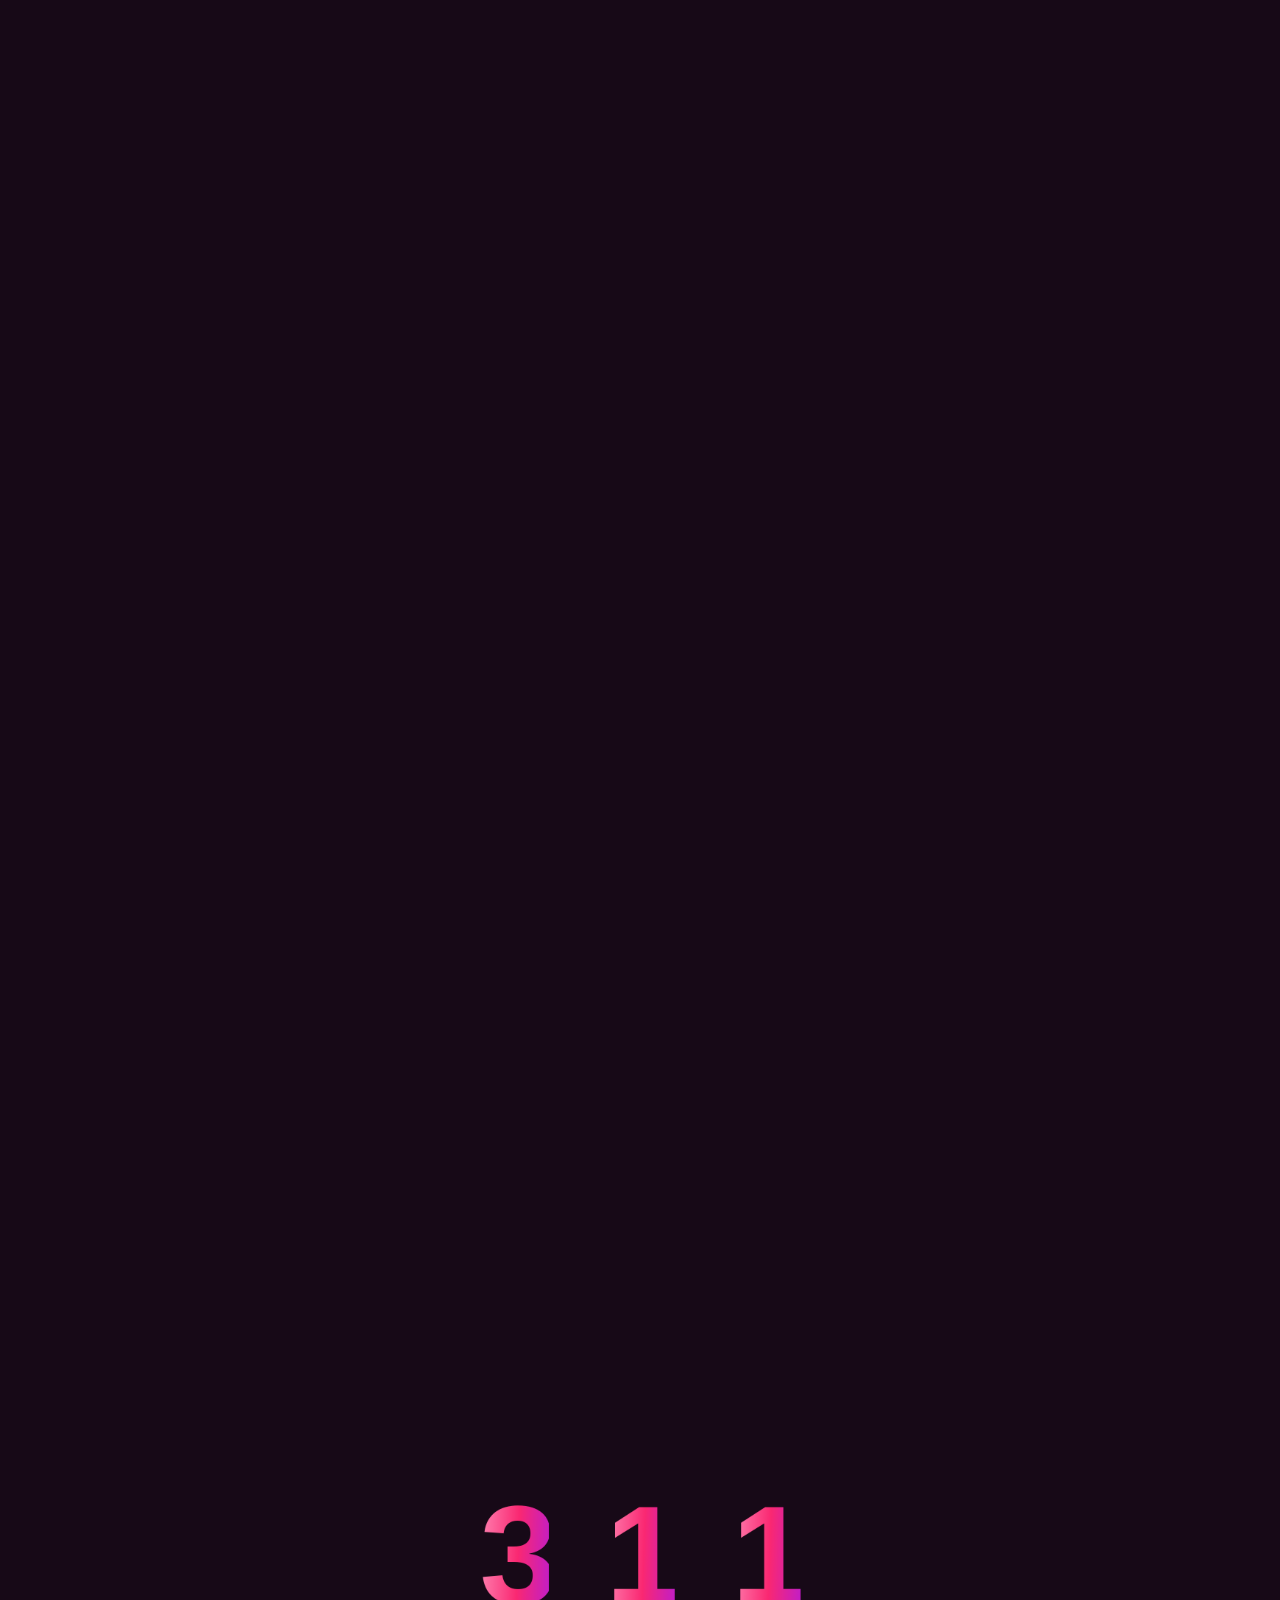
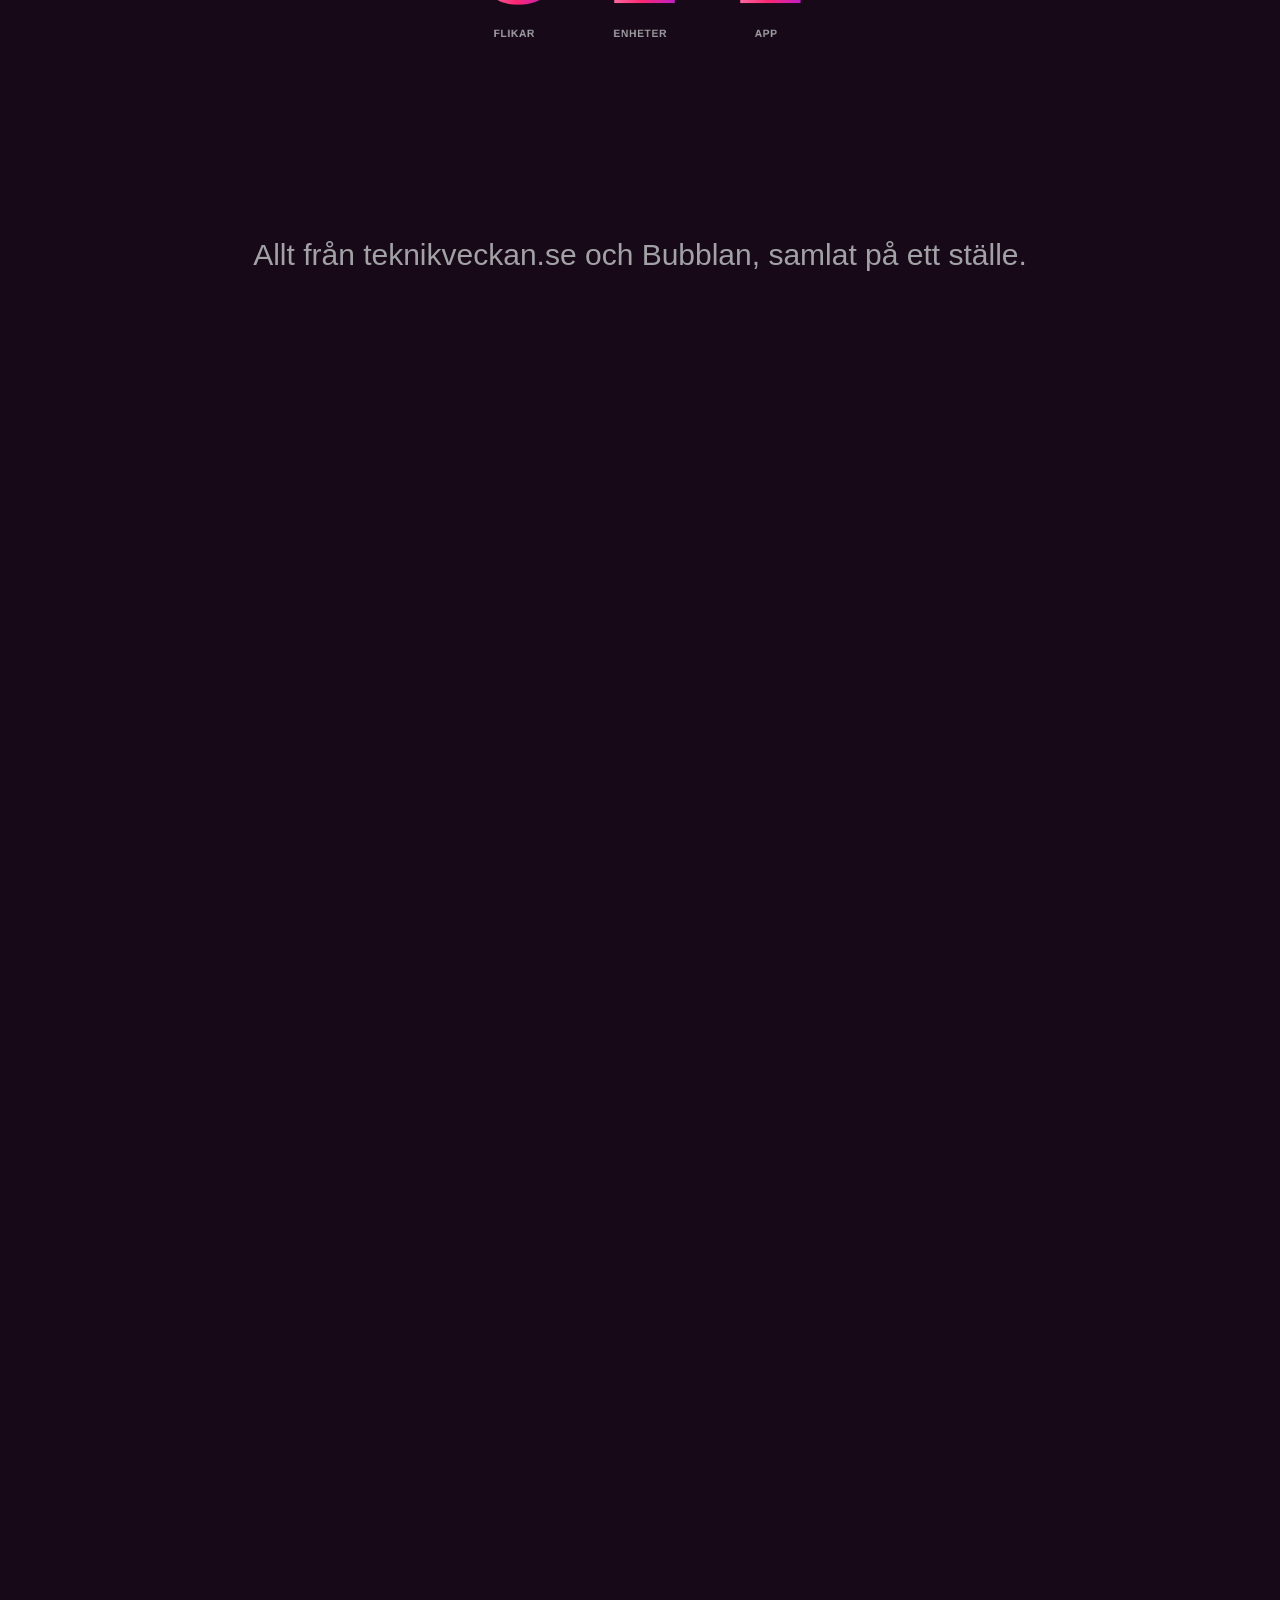
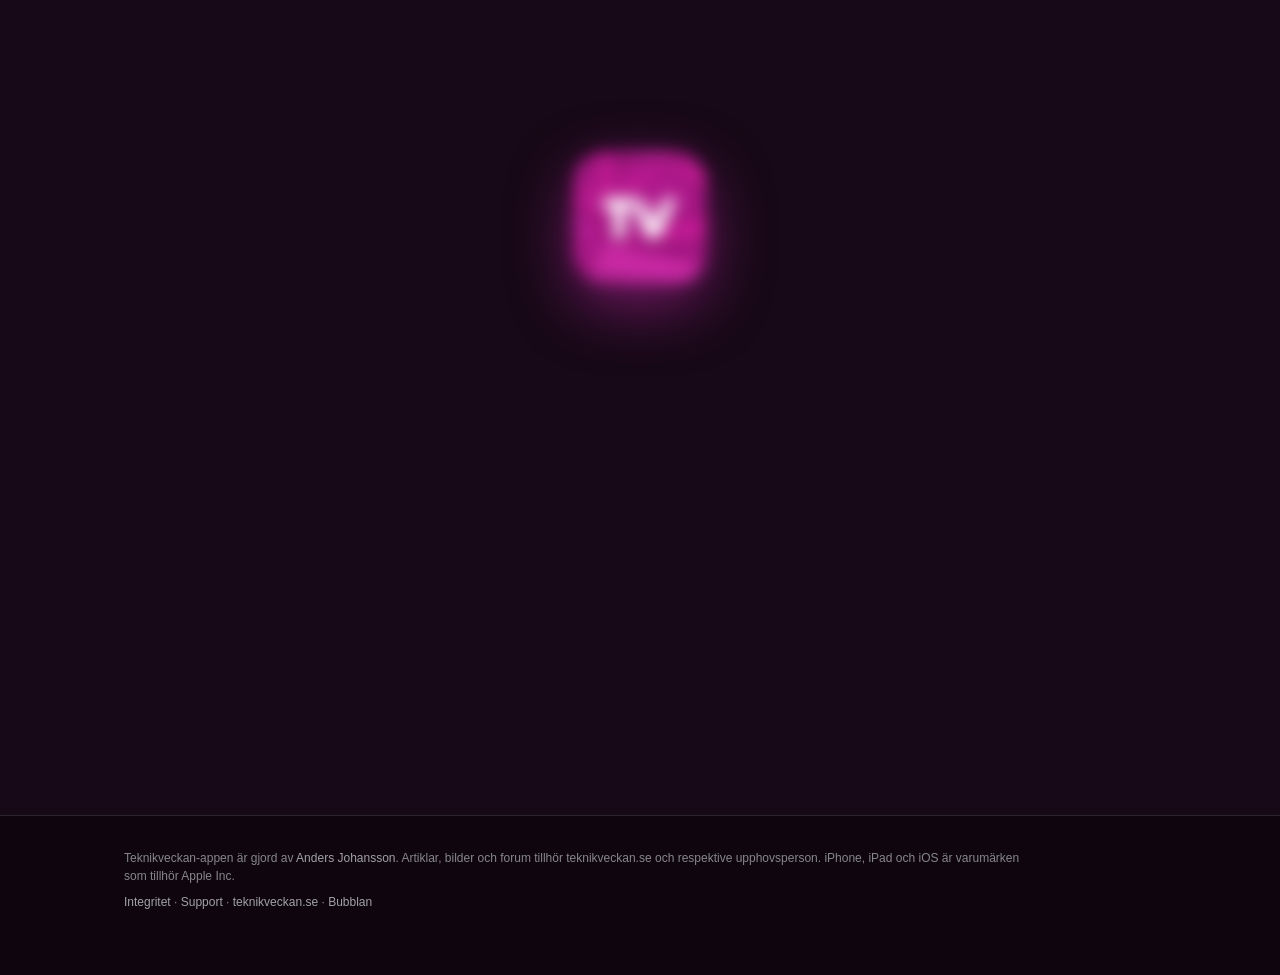
==== commit 07435a85: "Rebuild in the shared scroll-motion style: pinned stages, continuous colour, Framedevice mockups Co-" ====
--- a/index.html
+++ b/index.html
@@ -2,149 +2,89 @@
 <html lang="sv">
 <head>
   <meta charset="utf-8">
-  <meta name="viewport" content="width=device-width, initial-scale=1">
+  <meta name="viewport" content="width=device-width, initial-scale=1, viewport-fit=cover">
   <title>Teknikveckan – appen för iPhone och iPad</title>
   <meta name="description" content="Teknikveckan i fickan: artiklar, recensioner med betyg och forumet Bubblan, i en app för iPhone och iPad. Gjord för iOS 26 med Liquid Glass.">
-  <meta name="theme-color" content="#000000">
+  <meta name="theme-color" content="#0b060c">
   <link rel="icon" type="image/png" href="assets/favicon.png">
   <link rel="apple-touch-icon" href="assets/apple-touch-icon.png">
-  <meta property="og:title" content="Teknikveckan – appen">
+  <meta property="og:title" content="Teknikveckan">
   <meta property="og:description" content="Artiklar, recensioner och forumet Bubblan i en app för iPhone och iPad.">
   <meta property="og:type" content="website">
   <meta property="og:url" content="https://idrewn.github.io/teknikveckan-site/">
   <meta property="og:image" content="https://idrewn.github.io/teknikveckan-site/assets/og.jpg">
-  <link rel="stylesheet" href="style.css">
+  <link rel="stylesheet" href="motion.css">
+  <link rel="stylesheet" href="theme.css">
 </head>
 <body>
-<header class="nav">
-  <div class="wrap">
-    <a class="brand" href="./"><img src="assets/icon.png" alt="" width="22" height="22">Teknikveckan</a>
-    <ul>
-      <li><a href="#lasa">Läs</a></li>
-      <li><a href="#recensioner">Recensioner</a></li>
-      <li><a href="#bubblan">Bubblan</a></li>
-      <li><a href="#detaljer">Detaljer</a></li>
-      <li><a href="support.html">Support</a></li>
-    </ul>
-    <a class="buy" href="https://testflight.apple.com/join/udA9Tbey">Hämta</a>
-  </div>
-</header>
-
+<div class="ambient" aria-hidden="true"></div>
+<header class="nav"><div class="wrap">
+  <a class="brand" href="./"><img src="assets/icon.png" alt="" width="24" height="24">Teknikveckan</a>
+  <ul><li><a href="#lasa">Läs</a></li><li><a href="#bubblan">Bubblan</a></li><li><a href="privacy.html">Integritet</a></li><li><a href="support.html">Support</a></li></ul>
+  <a class="buy" href="https://testflight.apple.com/join/udA9Tbey">Hämta</a>
+</div></header>
 <main>
-  <div class="hero">
-    <div class="wrap">
+<section class="stage hero" id="top" style="--n:3.3" data-stage data-bg="#0b060c" data-glow="250,40,114">
+  <div class="pin">
+    <div class="hero-copy" data-beat="-1,-0.5,0.2,0.46" data-travel="-110">
       <p class="eyebrow">Teknik. Livet. Allt däremellan.</p>
       <h1>Teknikveckan.<br><span class="grad">I fickan.</span></h1>
       <p class="lead">Artiklar, recensioner med betyg och forumet Bubblan. Samlat i en app som är byggd för iOS 26.</p>
-      <div class="cta">
-        <a class="pill fill" href="https://testflight.apple.com/join/udA9Tbey">Hämta betan</a>
-        <a class="pill line" href="#lasa">Läs mer</a>
-      </div>
-      <div class="phones">
-        <img class="a" src="assets/phone-review.png" alt="En recension öppen i appen" width="1100" height="1988">
-        <img class="b" src="assets/phone-home.png" alt="Hem: senaste recensioner och nyheter" width="1100" height="1988">
-        <img class="c" src="assets/phone-reviewbox.png" alt="Fördelar och nackdelar i en recension" width="1100" height="1988">
-      </div>
+      <div class="cta"><a class="pill fill" href="https://testflight.apple.com/join/udA9Tbey">Hämta betan</a><a class="pill line" href="#lasa">Läs mer</a></div>
     </div>
+    <p class="hero-tag" data-beat="0.42,0.62,2,3" data-travel="50">Allt från Teknikveckan.<br><span class="grad">Och Bubblan.</span></p>
+    <div class="fan"><div class="device" data-motion="fan" data-i="0" data-n="3"><img src="assets/phone-review.png" alt="En recension öppen i appen" width="1306" height="2360" loading=eager></div><div class="device" data-motion="fan" data-i="1" data-n="3"><img src="assets/phone-home.png" alt="Hem: senaste recensioner och nyheter" width="1306" height="2360"></div><div class="device" data-motion="fan" data-i="2" data-n="3"><img src="assets/phone-reviewbox.png" alt="Fördelar och nackdelar i en recension" width="1306" height="2360" loading=eager></div></div>
   </div>
-
-  <section id="lasa">
-    <div class="wrap split">
-      <div class="shot reveal"><img src="assets/phone-home.png" alt="Hem med senaste recensioner och nyheter" loading="lazy" width="1100" height="1988"></div>
-      <div class="text reveal">
+</section>
+<section class="stage" id="lasa" style="--n:5.05" data-stage data-bg="#12070f" data-glow="250,40,114">
+  <i class="mark" aria-hidden="true" data-bg="#12070f" data-glow="250,40,114" style="position:absolute;left:0;top:19.93%;width:1px;height:1px"></i>
+<i class="mark" aria-hidden="true" data-bg="#1a0814" data-glow="230,40,150" style="position:absolute;left:0;top:39.98%;width:1px;height:1px"></i>
+<i class="mark" aria-hidden="true" data-bg="#160a18" data-glow="200,40,200" style="position:absolute;left:0;top:60.02%;width:1px;height:1px"></i>
+<i class="mark" aria-hidden="true" data-bg="#12070f" data-glow="250,40,114" style="position:absolute;left:0;top:80.07%;width:1px;height:1px"></i>
+  <div class="pin split">
+    <div class="copy"><div class="beat" data-beat="-1.000,-0.500,0.200,0.300">
         <p class="eyebrow">Hem</p>
         <h2>Din dos av teknik.</h2>
         <p>Senaste nytt från teknikveckan.se i den mörka mobildesignen, med de senaste recensionerna överst och en kategorivy för att hitta rätt.</p>
-      </div>
-    </div>
-  </section>
-
-  <section class="light" id="recensioner">
-    <div class="wrap split rev">
-      <div class="shot reveal"><img src="assets/phone-reviewbox.png" alt="Recensionsruta med fördelar och nackdelar" loading="lazy" width="1100" height="1988"></div>
-      <div class="text reveal">
+      </div><div class="beat" data-beat="0.200,0.300,0.450,0.550">
         <p class="eyebrow">Recensioner</p>
-        <h2>Betyget först. Sedan detaljerna.</h2>
-        <p>Recensionsrutor med fördelar, nackdelar, fakta och betyg ligger mitt i artikeln, så du ser vad som talar för och emot innan du bestämmer dig.</p>
-      </div>
-    </div>
-  </section>
-
-  <section>
-    <div class="wrap split">
-      <div class="shot reveal"><img src="assets/phone-reading.png" alt="Läsvy med text och bild" loading="lazy" width="1100" height="1988"></div>
-      <div class="text reveal">
+        <h2>Recensioner med betyg.</h2>
+        <p>Direkt från teknikveckan.se, med betyget först och artikeln under.</p>
+      </div><div class="beat" data-beat="0.450,0.550,0.700,0.800">
         <p class="eyebrow">Läsvyn</p>
         <h2>Gjord för att läsas.</h2>
         <p>Stora rubriker, ren text och bilder som får plats. Spara artiklar i Sparat, sök bland dem och hoppa direkt till diskussionen i forumet. Länkar till teknikveckan.se öppnas i appen.</p>
-      </div>
-    </div>
-  </section>
-
-  <section class="light" id="bubblan">
-    <div class="wrap center">
-      <p class="eyebrow">Bubblan</p>
-      <h2>Forumet följer med.</h2>
-      <p class="lead">Hela Teknikbubblan i samma app. Läs, svara och håll koll på det som händer.</p>
-      <div class="bento">
-        <div class="tile hero-tile" style="color:#fff"><span class="k">Ämnen</span><h3>Senaste ämnen och kategorier</h3><p>Bläddra bland senaste ämnen med oändlig scrollning, välj kategori eller sök.</p></div>
-        <div class="tile"><span class="k">Trådar</span><h3>Rikt innehåll</h3><p>Länkar, bilder, citat och kod visas som de ska.</p></div>
-        <div class="tile"><span class="k">Delta</span><h3>Gilla, svara, skapa</h3><p>Gilla inlägg, svara i trådar och starta nya ämnen.</p></div>
-        <div class="tile"><span class="k">Direkt</span><h3>Meddelanden</h3><p>Privata meddelanden och aktivitet på ett ställe.</p></div>
-        <div class="tile"><span class="k">Notiser</span><h3>Missa inget</h3><p>Notiser och en aktivitetsflik som visar vad som hänt.</p></div>
-      </div>
-    </div>
-  </section>
-
-  <div class="band">
-    <div class="wrap">
-      <h2>Byggd för iOS 26.</h2>
-      <p>Liquid Glass i tabbfältet och i knapparna. Fungerar på iPhone och iPad, och tar hänsyn till vecket på iPhone Duo.</p>
-    </div>
+      </div><div class="beat" data-beat="0.700,0.800,2.000,3.000">
+        <p class="eyebrow">Recensionsruta</p>
+        <h2>Betyget först. Sedan detaljerna.</h2>
+        <p>Recensionsrutor med fördelar, nackdelar, fakta och betyg ligger mitt i artikeln, så du ser vad som talar för och emot innan du bestämmer dig.</p>
+      </div></div>
+    <div class="devwrap"><div class="device" data-motion="sway"><img data-beat="-1.000,-0.500,0.190,0.310" src="assets/phone-home.png" alt="Hem med senaste recensioner och nyheter" loading="lazy" width=1306 height=2360><img data-beat="0.190,0.310,0.440,0.560" src="assets/phone-review.png" alt="En recension" loading="lazy" width=1306 height=2360><img data-beat="0.440,0.560,0.690,0.810" src="assets/phone-reading.png" alt="Läsvyn" loading="lazy" width=1306 height=2360><img data-beat="0.690,0.810,2.000,3.000" src="assets/phone-reviewbox.png" alt="Fördelar och nackdelar" loading="lazy" width=1306 height=2360></div></div>
   </div>
-
-  <section id="detaljer">
-    <div class="wrap center">
-      <p class="eyebrow">Detaljer</p>
-      <h2>Små saker som gör skillnad.</h2>
-      <div class="bento">
-        <div class="tile wide"><span class="k">Sparat</span><h3>Din läslista</h3><p>Spara artiklar med ett tryck och läs dem när det passar.</p></div>
-        <div class="tile wide"><span class="k">Ikoner</span><h3>Alternativa appikoner</h3><p>Välj en annan appikon. Vissa är till för Patreon+-medlemmar.</p></div>
-        <div class="tile wide"><span class="k">Integritet</span><h3>Anonym statistik</h3><p>Anonyma sidvisningar, utan cookies och utan identifierare. Du kan stänga av det i Inställningar.</p></div>
-        <div class="tile wide"><span class="k">Duo</span><h3>iPhone Duo</h3><p>Innehållet håller sig undan vecket och kameran på iPhone Duo.</p></div>
-      </div>
-    </div>
-  </section>
-
-  <section class="light" id="hamta">
-    <div class="wrap center">
-      <img src="assets/icon.png" alt="Teknikveckan, appikon" width="120" height="120" style="margin:0 auto 26px;border-radius:27px;box-shadow:0 14px 40px rgba(250,40,114,.35)">
-      <h2>Hämta Teknikveckan.</h2>
-      <p class="lead">Appen testas just nu i en öppen beta. Krav: iPhone eller iPad med iOS 26 eller senare.</p>
-      <div class="cta">
-        <a class="pill fill" href="https://testflight.apple.com/join/udA9Tbey">Gå med i betan</a>
-        <a class="pill line" href="https://teknikveckan.se">teknikveckan.se</a>
-      </div>
-      <p class="note" style="color:#6e6e73">Skärmbilderna visar innehåll från teknikveckan.se.</p>
-    </div>
-  </section>
+</section>
+<section class="stage numbers" style="--n:2.6" data-stage data-bg="#150a1c" data-glow="190,40,200">
+  <div class="pin"><div class="row" data-zoom><div><div class="n grad" data-count="5" data-pre="" data-suf="">0</div><div class="l">flikar</div></div><div><div class="n grad" data-count="2" data-pre="" data-suf="">0</div><div class="l">enheter</div></div><div><div class="n grad" data-count="1" data-pre="" data-suf="">0</div><div class="l">app</div></div></div><p class="sentence">Allt från teknikveckan.se och Bubblan, samlat på ett ställe.</p></div>
+</section>
+<section class="block center" id="bubblan" data-bg="#0b060c" data-glow="250,40,114">
+  <div class="wrap">
+    <p class="eyebrow" data-reveal>Bubblan</p>
+    <h2 data-reveal>Forumet följer med.</h2>
+    <p class="lead" data-reveal>Hela Teknikbubblan i samma app. Läs, svara och håll koll på det som händer.</p>
+    <div class="bento"><div class="tile w4 hot" data-reveal><span class="k">Ämnen</span><h3>Senaste ämnen och kategorier.</h3><p>Bläddra bland senaste ämnen med oändlig scrollning, välj kategori eller sök.</p></div><div class="tile " data-reveal><span class="k">Trådar</span><h3>Rikt innehåll.</h3><p>Länkar, bilder, citat och kod visas som de ska.</p></div><div class="tile " data-reveal><span class="k">Delta</span><h3>Gilla, svara, skapa.</h3><p>Gilla inlägg, svara i trådar och starta nya ämnen.</p></div><div class="tile " data-reveal><span class="k">Direkt</span><h3>Meddelanden.</h3><p>Privata meddelanden och aktivitet på ett ställe.</p></div><div class="tile " data-reveal><span class="k">Notiser</span><h3>Missa inget.</h3><p>Notiser och en aktivitetsflik som visar vad som hänt.</p></div><div class="tile w3" data-reveal><span class="k">Sparat</span><h3>Din läslista.</h3><p>Spara artiklar med ett tryck och läs dem när det passar.</p></div><div class="tile w3" data-reveal><span class="k">Duo</span><h3>Byggd för iOS 26 och iPhone Duo.</h3><p>Liquid Glass i tabbfältet och i knapparna. Innehållet håller sig undan vecket och kameran på iPhone Duo.</p></div></div>
+  </div>
+</section>
+<section class="cta-block" id="get" data-bg="#0b060c" data-glow="250,40,114">
+  <div class="wrap">
+    <img class="icon" src="assets/icon.png" alt="Teknikveckan app icon" width="132" height="132" data-reveal>
+    <h2 data-reveal>Hämta Teknikveckan.</h2>
+    <p class="lead" data-reveal>Appen testas just nu i en öppen beta. Krav: iPhone eller iPad med iOS 26 eller senare.</p>
+    <div class="cta" data-reveal><a class="pill fill" href="https://testflight.apple.com/join/udA9Tbey">Gå med i betan</a><a class="pill line" href="https://teknikveckan.se">teknikveckan.se</a></div>
+    <p class="lead" style="font-size:14px;margin-top:22px" data-reveal>Skärmbilderna visar innehåll från teknikveckan.se.</p>
+  </div>
+</section>
 </main>
-
-<footer>
-  <div class="wrap">
-    <p>Teknikveckan-appen är gjord av <a href="https://github.com/iDrewn">Anders Johansson</a>. Artiklar, bilder och forum tillhör teknikveckan.se och respektive upphovsperson. iPhone, iPad och iOS är varumärken som tillhör Apple Inc.</p>
-    <p><a href="privacy.html">Integritet</a> &middot; <a href="support.html">Support</a> &middot; <a href="https://teknikveckan.se">teknikveckan.se</a> &middot; <a href="https://bubblan.teknikveckan.se">Bubblan</a></p>
-  </div>
-</footer>
-<script>
-  (function () {
-    var els = document.querySelectorAll('.reveal');
-    if (!('IntersectionObserver' in window)) { els.forEach(function (e) { e.classList.add('in'); }); return; }
-    var io = new IntersectionObserver(function (entries) {
-      entries.forEach(function (en) { if (en.isIntersecting) { en.target.classList.add('in'); io.unobserve(en.target); } });
-    }, { threshold: 0.15 });
-    els.forEach(function (e) { io.observe(e); });
-  })();
-</script>
+<footer><div class="wrap"><p>Teknikveckan-appen är gjord av <a href="https://github.com/iDrewn">Anders Johansson</a>. Artiklar, bilder och forum tillhör teknikveckan.se och respektive upphovsperson. iPhone, iPad och iOS är varumärken som tillhör Apple Inc.</p>
+    <p><a href="privacy.html">Integritet</a> &middot; <a href="support.html">Support</a> &middot; <a href="https://teknikveckan.se">teknikveckan.se</a> &middot; <a href="https://bubblan.teknikveckan.se">Bubblan</a></p></div></footer>
+<script src="motion.js" defer></script>
 </body>
 </html>
--- a/motion.css
+++ b/motion.css
@@ -0,0 +1,156 @@
+/* Shared base for the app sites. Per-site colours come from :root variables in theme.css. */
+:root {
+  --accent: #2b6fd0; --accent2: #7ab7ff; --bg: #05080f; --glow: 43,111,208;
+  --fg: #f5f5f7; --muted: #a1a1a6; --line: rgba(255,255,255,.12); --card: rgba(255,255,255,.06);
+  --gx: 0; --gy: 0;
+  --sans: -apple-system, BlinkMacSystemFont, "SF Pro Display", "SF Pro Text", "Helvetica Neue", Helvetica, Arial, sans-serif;
+}
+* { box-sizing: border-box; }
+html { -webkit-text-size-adjust: 100%; scroll-behavior: smooth; background: var(--bg); }
+body { margin: 0; background: var(--bg); color: var(--fg); font: 17px/1.47 var(--sans); -webkit-font-smoothing: antialiased; overflow-x: hidden; }
+a { color: var(--accent2); text-decoration: none; }
+a:hover { text-decoration: underline; }
+img { max-width: 100%; display: block; }
+.wrap { max-width: 1080px; margin: 0 auto; padding: 0 24px; }
+
+/* A glow that drifts behind everything, so the page itself seems to move */
+.ambient { position: fixed; inset: 0; z-index: 0; pointer-events: none;
+  background:
+    radial-gradient(60vmax 44vmax at calc(50% + var(--gx) * 1%) calc(26% + var(--gy) * 1%), rgba(var(--glow), .30), transparent 70%),
+    radial-gradient(50vmax 40vmax at calc(18% - var(--gx) * .8%) calc(86% - var(--gy) * 1%), rgba(var(--glow), .14), transparent 70%); }
+main, footer { position: relative; z-index: 1; }
+
+/* Nav */
+.nav { position: fixed; top: 0; left: 0; right: 0; z-index: 50; height: 48px; background: rgba(0,0,0,.34); backdrop-filter: saturate(180%) blur(22px); -webkit-backdrop-filter: saturate(180%) blur(22px); border-bottom: 1px solid rgba(255,255,255,.07); }
+.nav .wrap { height: 48px; display: flex; align-items: center; justify-content: space-between; gap: 18px; max-width: 1180px; }
+.brand { display: flex; align-items: center; gap: 9px; color: var(--fg); font-weight: 600; font-size: 15px; letter-spacing: .01em; }
+.brand:hover { text-decoration: none; }
+.brand img { width: 24px; height: 24px; border-radius: 6px; }
+.nav ul { display: flex; gap: 26px; list-style: none; margin: 0; padding: 0; font-size: 12px; }
+.nav ul a { color: rgba(245,245,247,.82); }
+.nav ul a:hover { color: #fff; text-decoration: none; }
+.buy { font-size: 12px; background: var(--accent); color: #fff; padding: 5px 13px; border-radius: 99px; font-weight: 500; }
+.buy:hover { text-decoration: none; filter: brightness(1.12); }
+@media (max-width: 760px) { .nav ul { display: none; } }
+
+/* Type */
+.eyebrow { font-size: 13px; font-weight: 700; letter-spacing: .22em; text-transform: uppercase; color: var(--accent2); margin: 0 0 14px; }
+h1, h2, h3 { font-family: var(--sans); letter-spacing: -.035em; margin: 0; }
+h1 { font-size: clamp(46px, 10vw, 112px); line-height: 1; font-weight: 800; }
+h2 { font-size: clamp(34px, 5.6vw, 68px); line-height: 1.04; font-weight: 800; }
+h3 { font-size: 24px; line-height: 1.15; font-weight: 700; letter-spacing: -.02em; }
+.grad { background: linear-gradient(92deg, var(--accent2), var(--accent) 55%, var(--accent3, var(--accent))); -webkit-background-clip: text; background-clip: text; color: transparent; }
+.lead { font-size: clamp(19px, 2.3vw, 28px); line-height: 1.28; color: var(--muted); font-weight: 500; margin: 22px 0 0; max-width: 34ch; }
+.cta { display: flex; gap: 12px; flex-wrap: wrap; margin-top: 30px; }
+.pill { display: inline-block; padding: 12px 24px; border-radius: 99px; font-size: 17px; font-weight: 500; }
+.pill:hover { text-decoration: none; filter: brightness(1.12); }
+.pill.fill { background: var(--accent); color: #fff; }
+.pill.line { border: 1px solid var(--accent2); color: var(--accent2); }
+.pill.off { background: rgba(255,255,255,.1); color: var(--muted); cursor: default; }
+
+/* ---- Pinned stages: the content moves while the screen stays ---- */
+.stage { position: relative; height: calc(var(--n, 4) * 100vh); height: calc(var(--n, 4) * 100svh); }
+.pin { position: sticky; top: 0; height: 100vh; height: 100svh; overflow: hidden; }
+.pin.split { display: grid; grid-template-columns: 1fr 1fr; align-items: center; max-width: 1180px; margin: 0 auto; padding: 0 28px; gap: 24px; }
+.pin.split.flip .copy { order: 2; }
+.copy { position: relative; height: 56vh; height: 56svh; }
+.beat { position: absolute; inset: 0; display: flex; flex-direction: column; justify-content: center; opacity: var(--v, 1);
+  transform: translate3d(0, calc(var(--ty, 0) * 1px), 0) scale(calc(.95 + .05 * var(--v, 1))); filter: blur(calc((1 - var(--v, 1)) * 14px)); will-change: opacity, transform, filter; }
+.beat p { font-size: clamp(18px, 2vw, 24px); line-height: 1.34; color: var(--muted); font-weight: 500; margin: 18px 0 0; max-width: 28ch; }
+.beat h2 { max-width: 12ch; }
+.devwrap { position: relative; height: 86vh; height: 86svh; display: flex; align-items: center; justify-content: center; perspective: 1700px; }
+.device { position: relative; height: 100%; aspect-ratio: 1306 / 2360; will-change: transform; transform-style: preserve-3d; filter: drop-shadow(0 40px 70px rgba(0,0,0,.5)); }
+.device img { position: absolute; inset: 0; width: 100%; height: 100%; object-fit: contain; opacity: var(--v, 1); will-change: opacity; }
+.device.wide { aspect-ratio: auto; height: auto; width: min(100%, 640px); }
+.device.wide img { position: relative; border-radius: 22px; opacity: 1; box-shadow: 0 0 0 1px rgba(255,255,255,.1); }
+.device.wide.plain img { border-radius: 0; box-shadow: none; }
+.device.wide img + img { position: absolute; inset: 0; height: 100%; opacity: var(--v, 0); }
+
+/* Hero */
+.hero .pin { display: grid; place-items: center; }
+.hero-copy { position: absolute; left: 0; right: 0; top: 0; bottom: 0; display: flex; flex-direction: column; align-items: center; justify-content: center; text-align: center; padding: 0 24px;
+  opacity: var(--v, 1); transform: translate3d(0, calc(var(--ty, 0) * 1px), 0) scale(calc(.92 + .08 * var(--v, 1))); filter: blur(calc((1 - var(--v, 1)) * 16px)); }
+.hero-copy .lead { margin-left: auto; margin-right: auto; max-width: 30ch; }
+.hero-copy .cta { justify-content: center; }
+.hero-tag { position: absolute; left: 0; right: 0; top: 13vh; top: 13svh; padding: 0 24px; text-align: center; font-size: clamp(32px, 7.4vw, 76px); font-weight: 800; letter-spacing: -.04em; line-height: 1.04; opacity: var(--v, 1); transform: translate3d(0, calc(var(--ty, 0) * 1px), 0) scale(calc(.94 + .06 * var(--v, 1))); filter: blur(calc((1 - var(--v, 1)) * 14px)); z-index: 2; }
+.fan { position: absolute; inset: 0; display: grid; place-items: end center; perspective: 1700px; }
+.fan .device { grid-area: 1 / 1; height: min(78svh, 112vw * 1.1); margin-bottom: -2svh; }
+.fan.low .device { margin-bottom: -14svh; }
+
+/* Big numbers */
+.numbers .pin { display: grid; place-items: center; text-align: center; }
+.numbers .row { display: flex; gap: clamp(20px, 6vw, 90px); justify-content: center; flex-wrap: wrap; will-change: transform, opacity; }
+.numbers .n { font-size: clamp(68px, 15vw, 190px); font-weight: 800; letter-spacing: -.06em; line-height: .95; }
+.numbers .l { color: var(--muted); font-weight: 600; letter-spacing: .06em; text-transform: uppercase; font-size: 14px; margin-top: 6px; }
+.numbers .sentence { position: absolute; left: 0; right: 0; bottom: 12vh; text-align: center; font-size: clamp(19px, 2.4vw, 30px); color: var(--muted); font-weight: 500; padding: 0 24px; }
+
+/* Reveal blocks, driven continuously by position */
+[data-reveal] { opacity: var(--r, 1); transform: translate3d(0, calc((1 - var(--r, 1)) * 70px), 0) scale(calc(.93 + .07 * var(--r, 1))); filter: blur(calc((1 - var(--r, 1)) * 8px)); will-change: opacity, transform; }
+section.block { padding: 18vh 0; position: relative; }
+.center { text-align: center; }
+.center .lead { margin-left: auto; margin-right: auto; }
+.bento { display: grid; grid-template-columns: repeat(6, 1fr); gap: 16px; margin-top: 56px; }
+.tile { grid-column: span 2; background: var(--card); border: 1px solid var(--line); border-radius: 30px; padding: 32px; min-height: 230px; text-align: left; backdrop-filter: blur(14px); -webkit-backdrop-filter: blur(14px); }
+.tile.w3 { grid-column: span 3; } .tile.w4 { grid-column: span 4; } .tile.w6 { grid-column: span 6; }
+.tile .k { display: block; font-size: 12px; font-weight: 700; letter-spacing: .2em; text-transform: uppercase; color: var(--accent2); margin-bottom: 14px; }
+.tile h3 { margin-bottom: 10px; }
+.tile p { margin: 0; color: var(--muted); font-size: 17px; }
+.tile.hot { background: linear-gradient(135deg, rgba(var(--glow), .42), rgba(var(--glow), .08)); }
+@media (max-width: 860px) { .bento { grid-template-columns: 1fr; } .tile, .tile.w3, .tile.w4, .tile.w6 { grid-column: auto; } }
+
+/* Horizontal track: vertical scroll becomes sideways motion */
+.hstage .pin { display: flex; align-items: center; }
+.track { display: flex; gap: 22px; padding: 0 22px; will-change: transform; }
+.track .card { flex: 0 0 auto; width: min(78vw, 420px); background: var(--card); border: 1px solid var(--line); border-radius: 32px; padding: 30px; min-height: 52vh; display: flex; flex-direction: column; justify-content: space-between; }
+.track .card h3 { font-size: 30px; }
+.track .card p { color: var(--muted); }
+
+/* Call to action */
+.cta-block { text-align: center; padding: 22vh 0 18vh; }
+.cta-block .icon { width: 132px; height: 132px; border-radius: 30px; margin: 0 auto 30px; box-shadow: 0 20px 60px rgba(var(--glow), .5); }
+.cta-block .cta { justify-content: center; }
+.cta-block .lead { margin-left: auto; margin-right: auto; }
+
+/* Doc pages */
+.doc { max-width: 740px; margin: 0 auto; padding: 120px 22px 90px; position: relative; z-index: 1; }
+.doc h1 { font-size: clamp(36px, 6vw, 56px); }
+.doc h2 { font-size: 24px; margin-top: 40px; letter-spacing: -.02em; }
+.doc p, .doc li { color: var(--muted); font-size: 18px; }
+.doc ul { padding-left: 20px; }
+.doc strong { color: var(--fg); }
+.doc details { background: var(--card); border: 1px solid var(--line); border-radius: 16px; padding: 14px 18px; margin: 12px 0; }
+.doc summary { cursor: pointer; font-weight: 600; color: var(--fg); }
+.doc code { color: var(--fg); }
+.doc table { border-collapse: collapse; width: 100%; font-size: 15px; } .doc td, .doc th { border-bottom: 1px solid var(--line); padding: 8px 6px; text-align: left; color: var(--muted); }
+
+footer { border-top: 1px solid var(--line); padding: 34px 0 56px; color: #86868b; font-size: 12px; background: rgba(0,0,0,.35); }
+footer p { margin: 0 0 8px; max-width: 900px; } footer a { color: #a1a1a6; }
+
+/* Mobile layout: the device on top, the words under it */
+@media (max-width: 820px) {
+  .pin.split { grid-template-columns: 1fr; grid-template-rows: 58svh 1fr; padding: 54px 22px 0; gap: 0; align-items: start; }
+  .pin.split .copy, .pin.split.flip .copy { order: 2; height: 34svh; align-self: start; text-align: center; }
+  .pin.split .devwrap { order: 1; height: 56svh; }
+  .beat { align-items: center; justify-content: flex-start; padding-top: 6px; }
+  .beat h2 { font-size: clamp(28px, 8.4vw, 40px); max-width: 14ch; }
+  .beat p { font-size: 17px; max-width: 30ch; margin-top: 12px; }
+  .fan .device { height: 62svh; }
+}
+
+/* No JS or reduced motion: a calm, stacked layout with nothing pinned */
+:is(html:not(.js), html.reduced) .stage { height: auto; }
+:is(html:not(.js), html.reduced) .pin { position: static; height: auto; overflow: visible; padding: 56px 0; }
+:is(html:not(.js), html.reduced) .copy { height: auto; display: flex; flex-direction: column; gap: 36px; }
+:is(html:not(.js), html.reduced) .beat, :is(html:not(.js), html.reduced) .hero-copy { position: static; opacity: 1; transform: none; filter: none; }
+:is(html:not(.js), html.reduced) .hero-copy { padding: 60px 24px; }
+:is(html:not(.js), html.reduced) .hero-tag { position: static; opacity: 1; transform: none; filter: none; padding: 20px 24px; }
+:is(html:not(.js), html.reduced) .devwrap { height: auto; flex-wrap: wrap; gap: 18px; }
+:is(html:not(.js), html.reduced) .device { height: 62vh; transform: none !important; }
+:is(html:not(.js), html.reduced) .device img { position: relative; opacity: 1; }
+:is(html:not(.js), html.reduced) .fan { position: static; flex-wrap: wrap; gap: 14px; }
+:is(html:not(.js), html.reduced) .fan .device { height: 52vh; margin: 0; }
+:is(html:not(.js), html.reduced) [data-reveal] { opacity: 1; transform: none; filter: none; }
+:is(html:not(.js), html.reduced) .numbers .pin { padding: 80px 0; }
+:is(html:not(.js), html.reduced) .numbers .sentence { position: static; margin-top: 30px; }
+:is(html:not(.js), html.reduced) .track { flex-wrap: wrap; }
+:is(html:not(.js), html.reduced) .hstage .pin { display: block; }
--- a/theme.css
+++ b/theme.css
@@ -0,0 +1,2 @@
+:root { --accent: #fa2872; --accent2: #ff86b4; --accent3: #c21ec7; --bg: #0b060c; --glow: 250,40,114; }
+
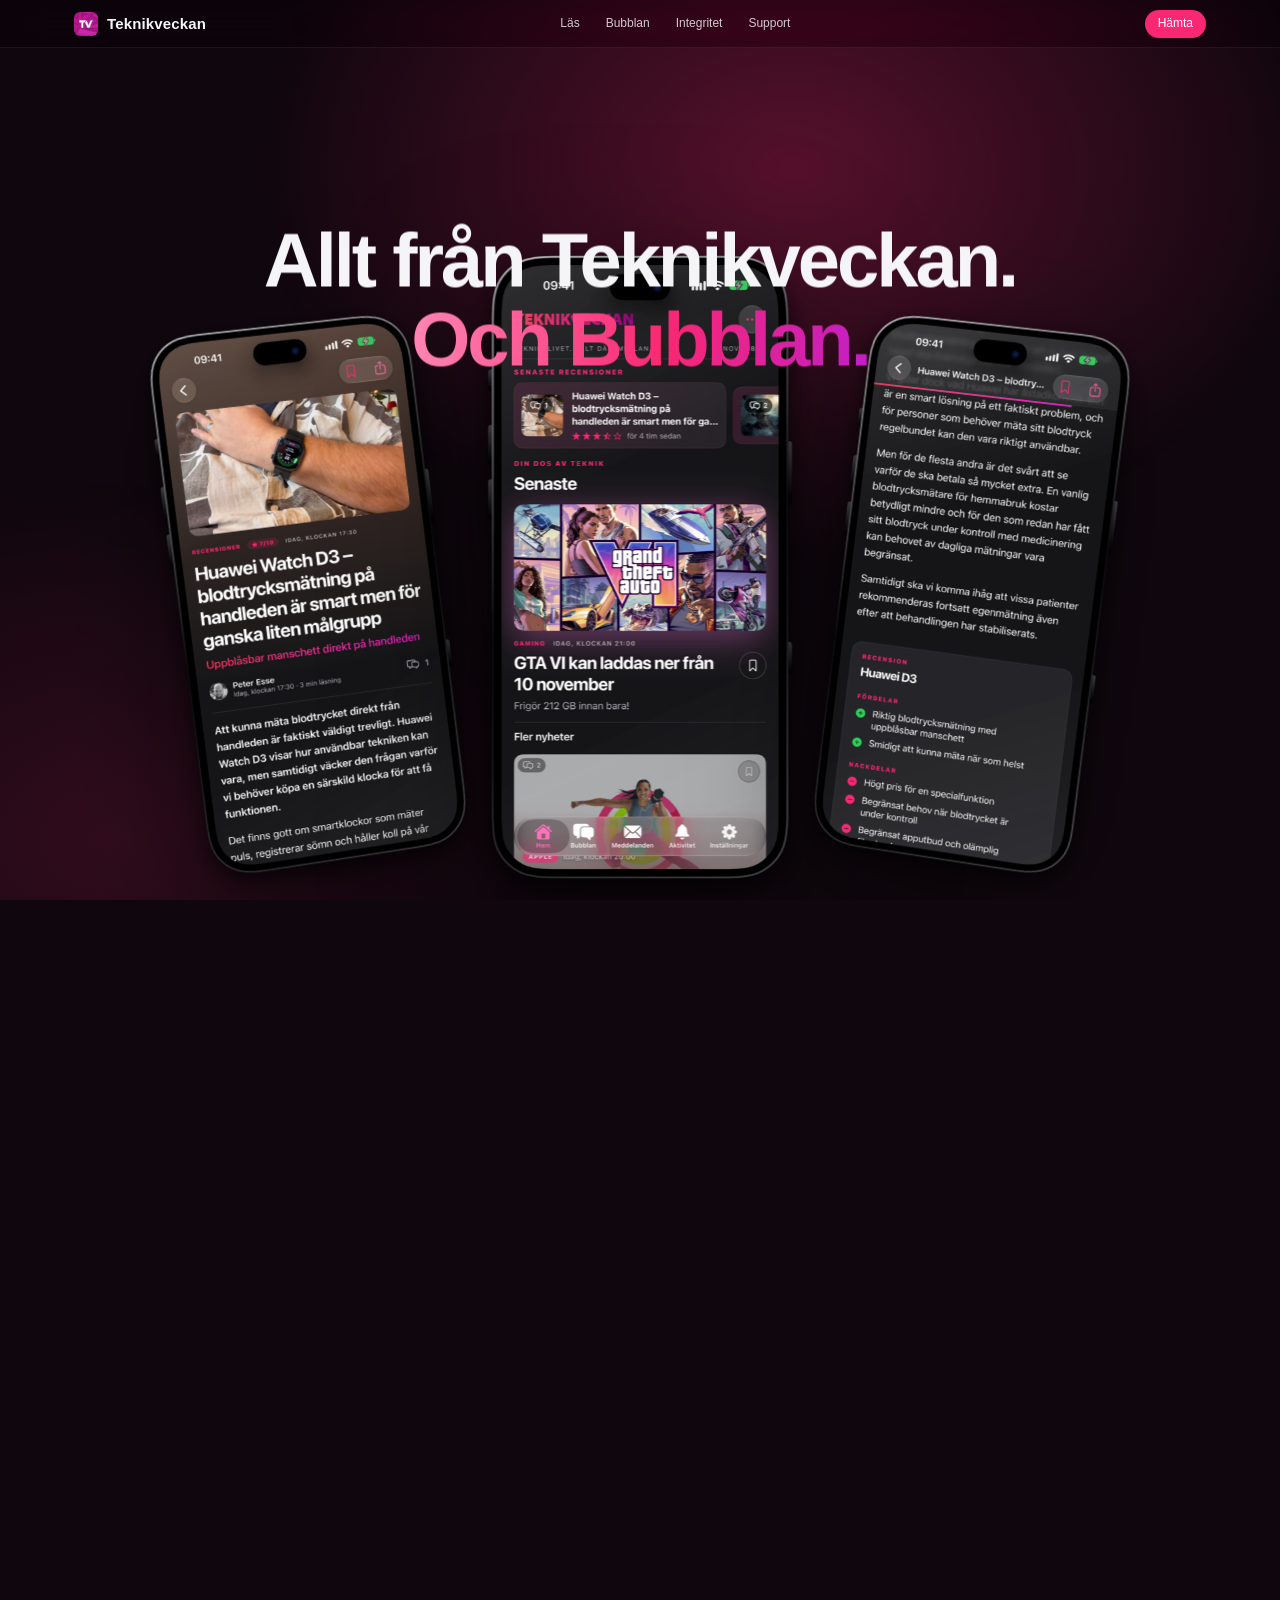
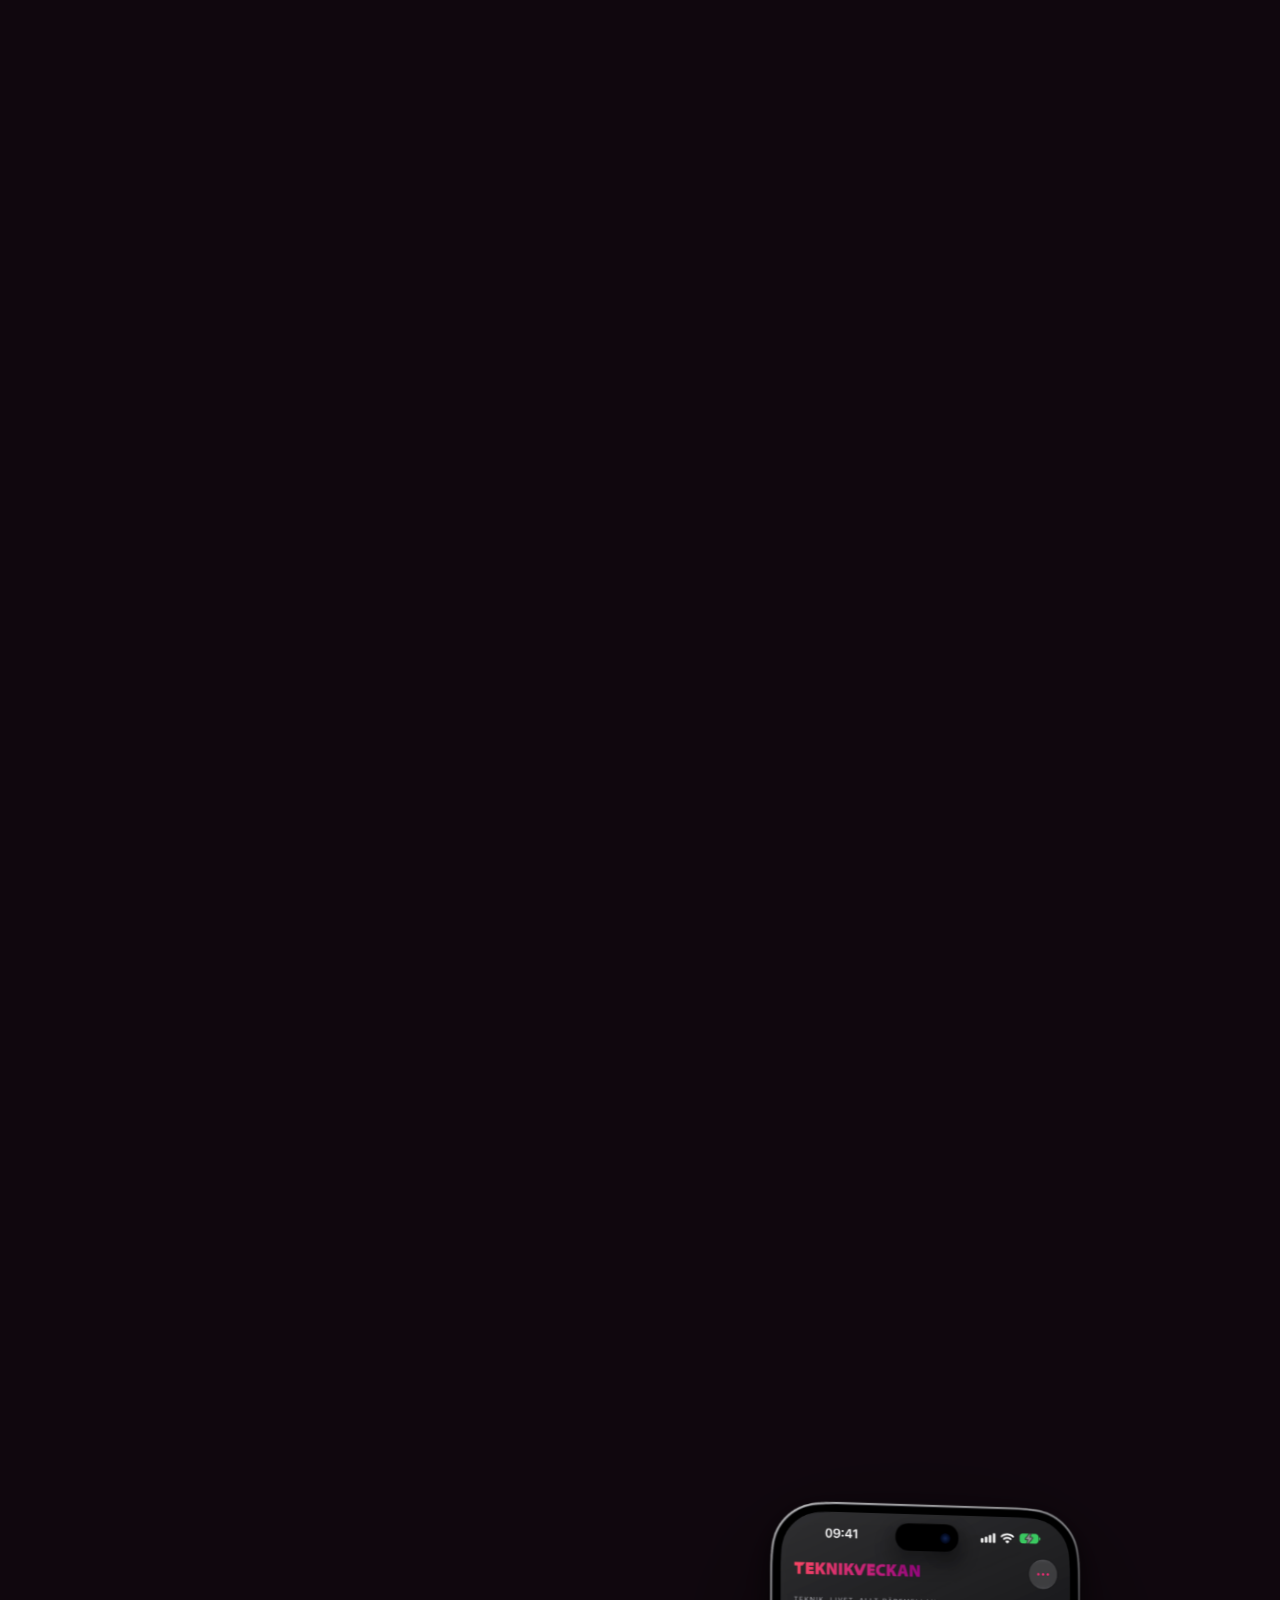
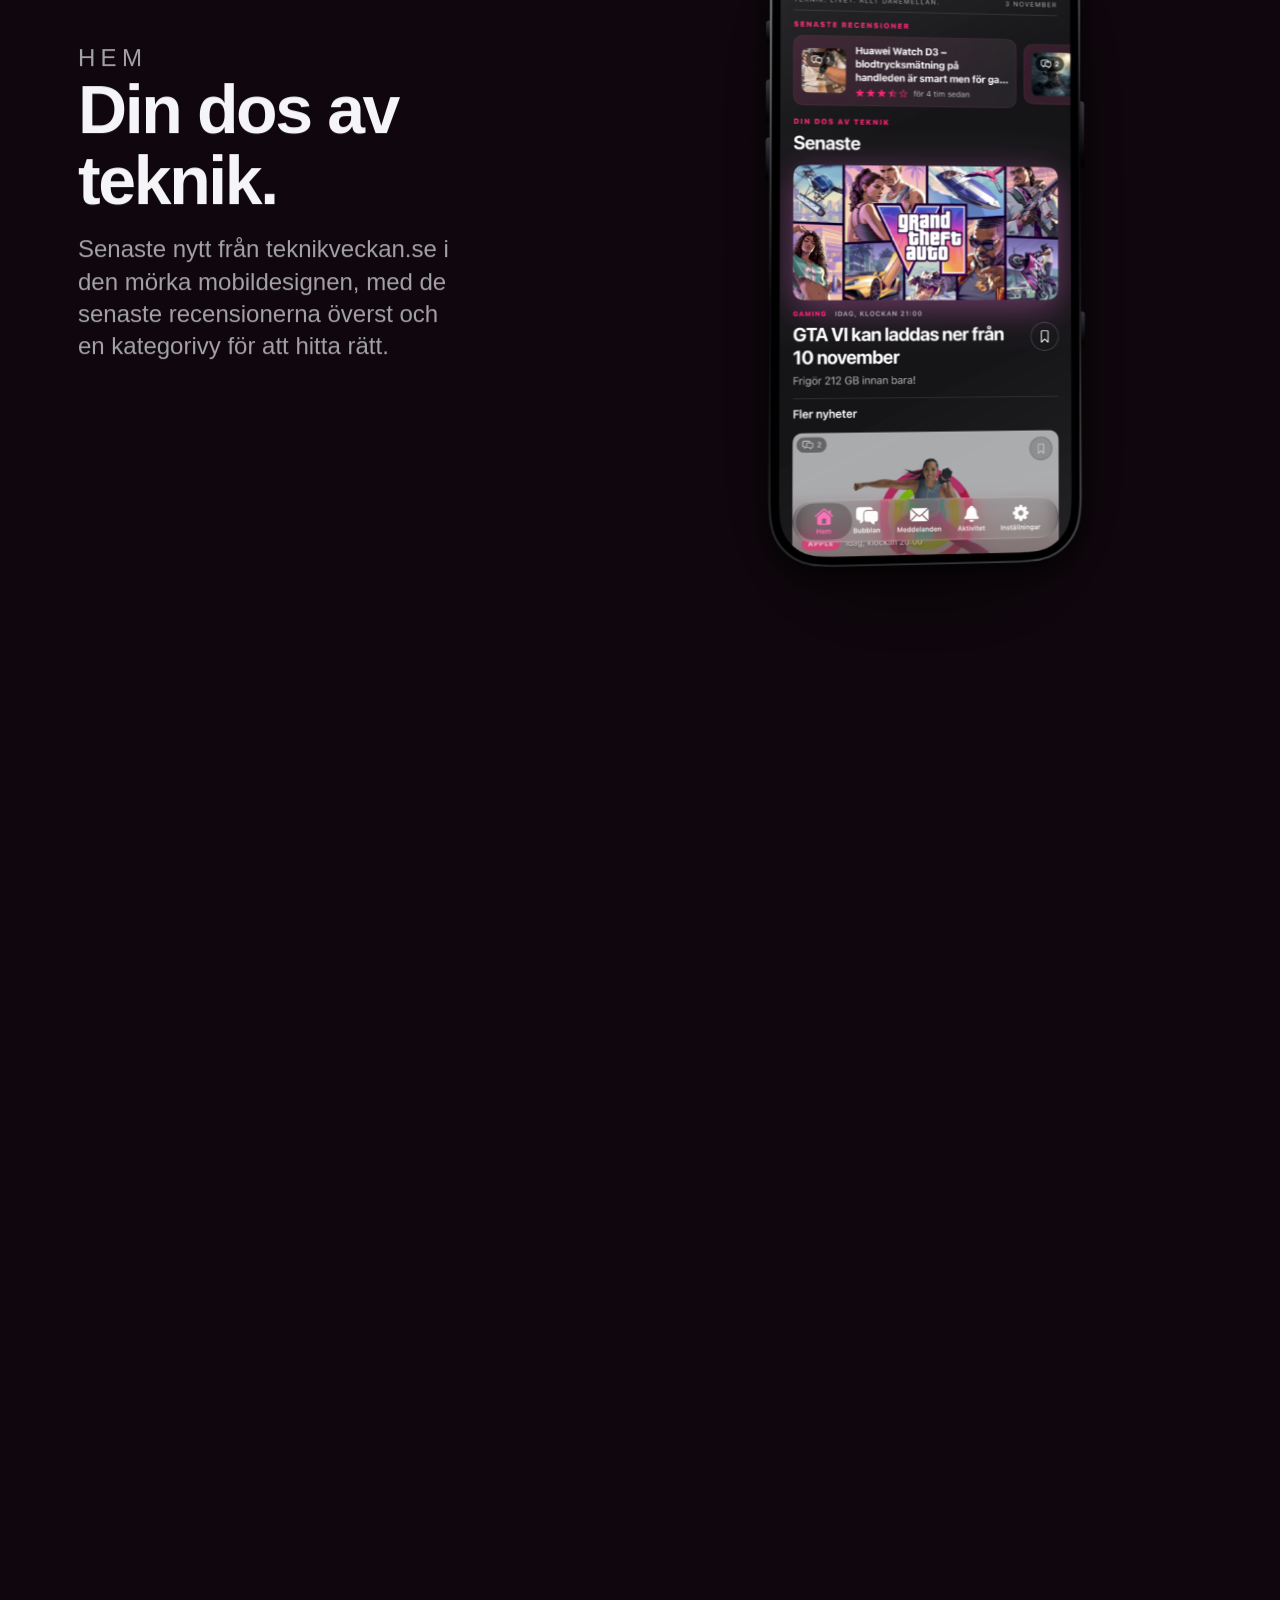
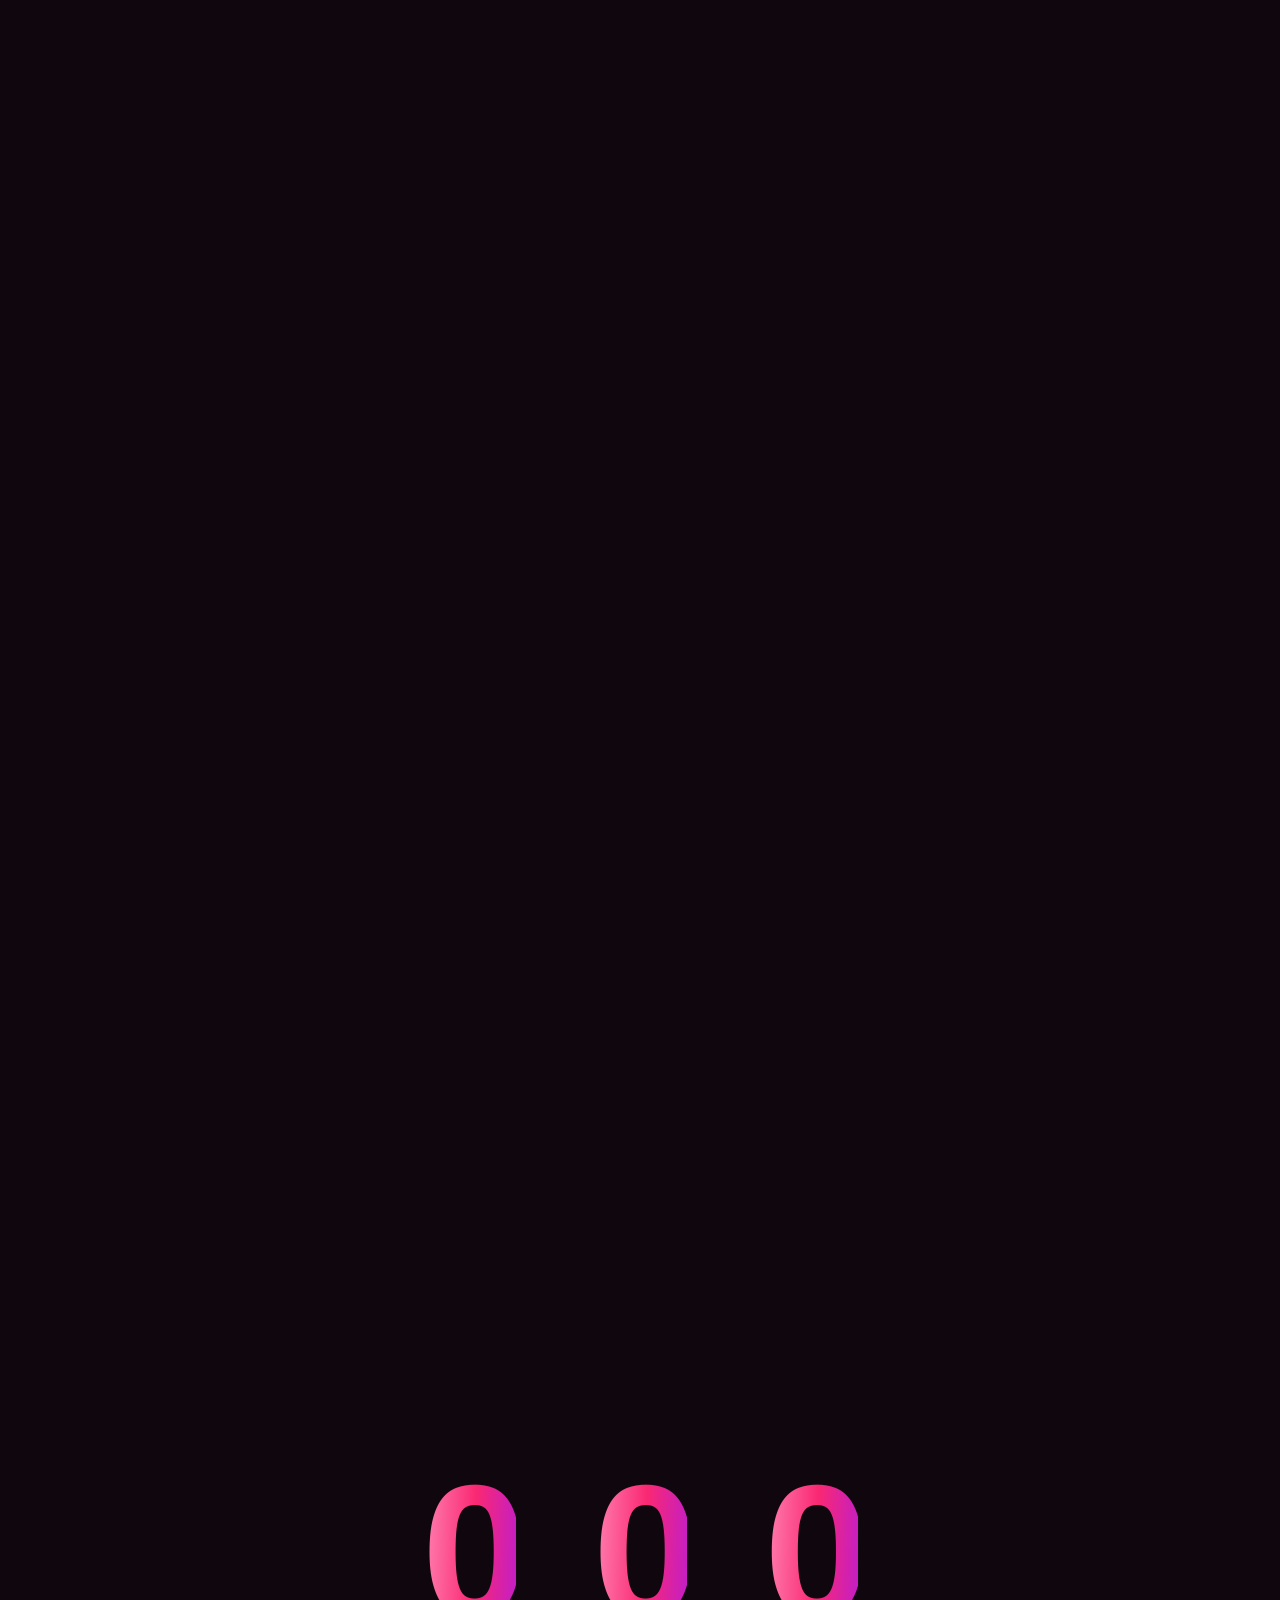
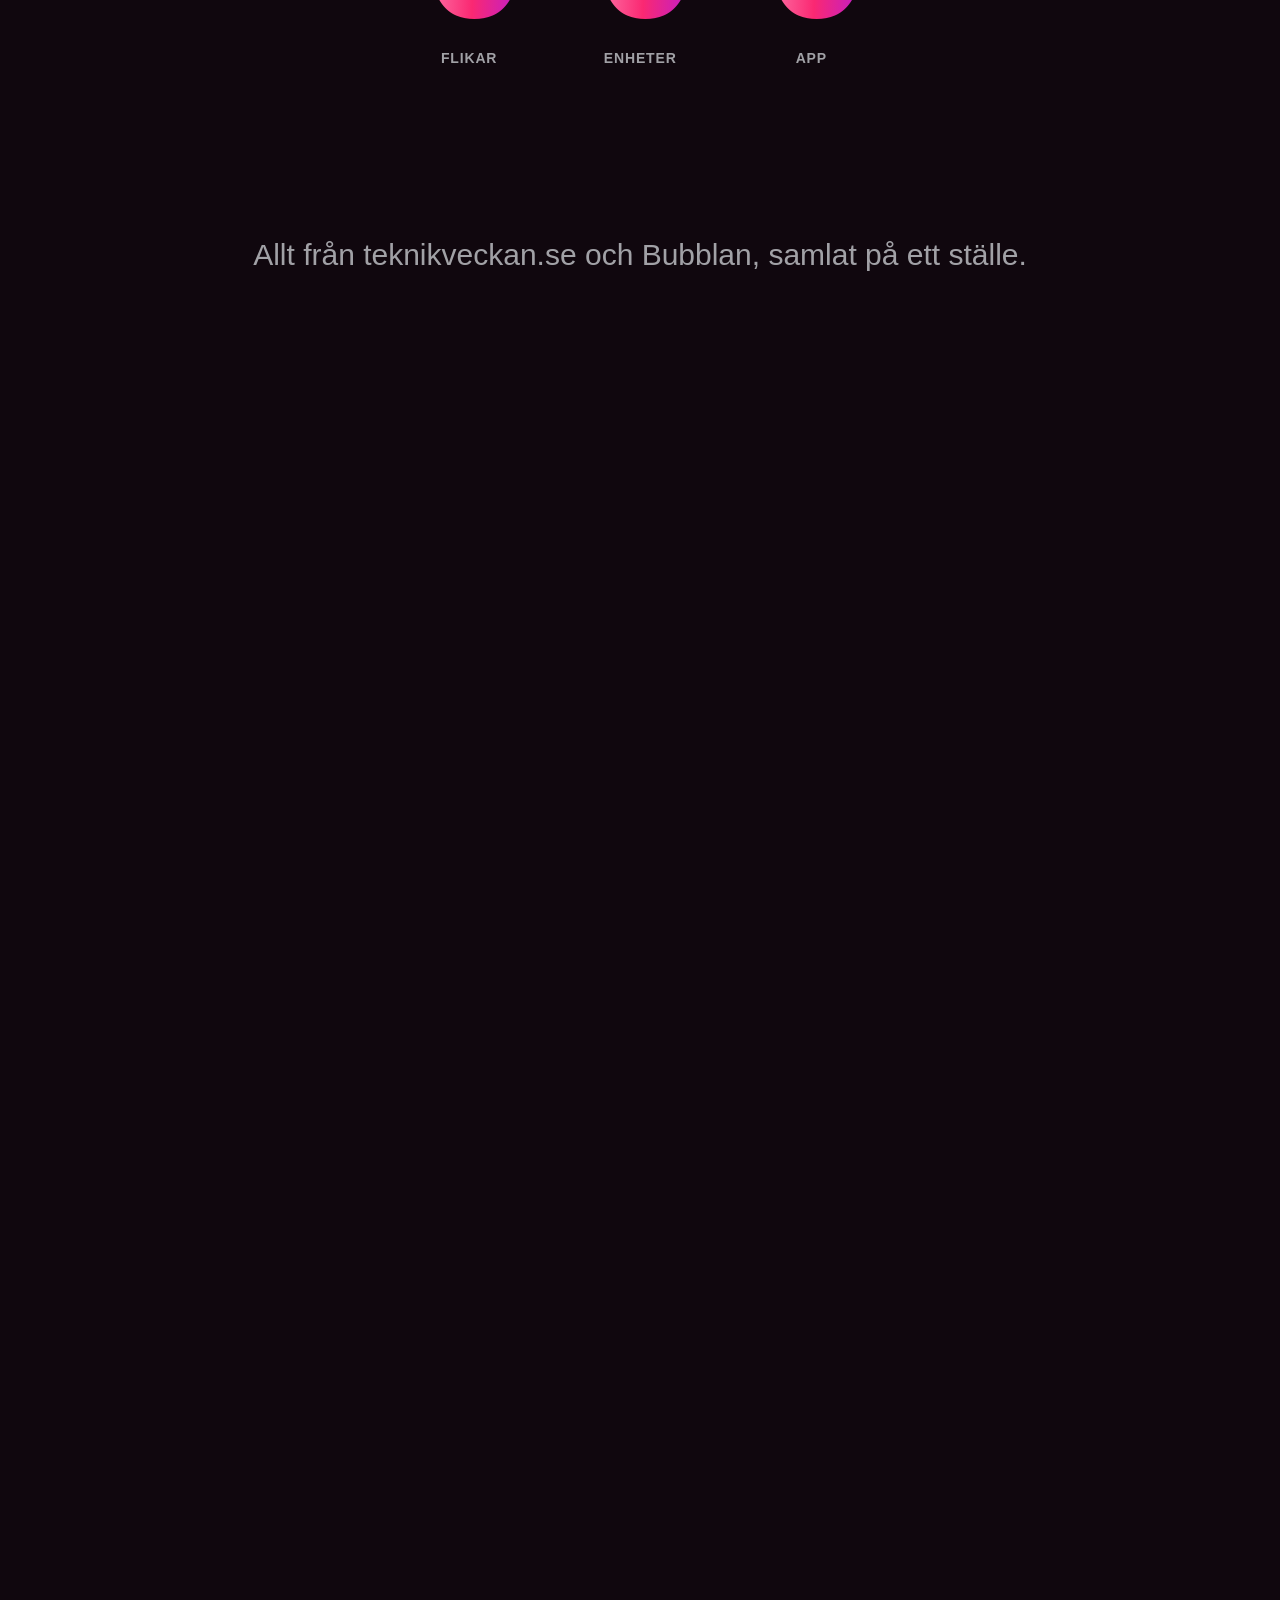
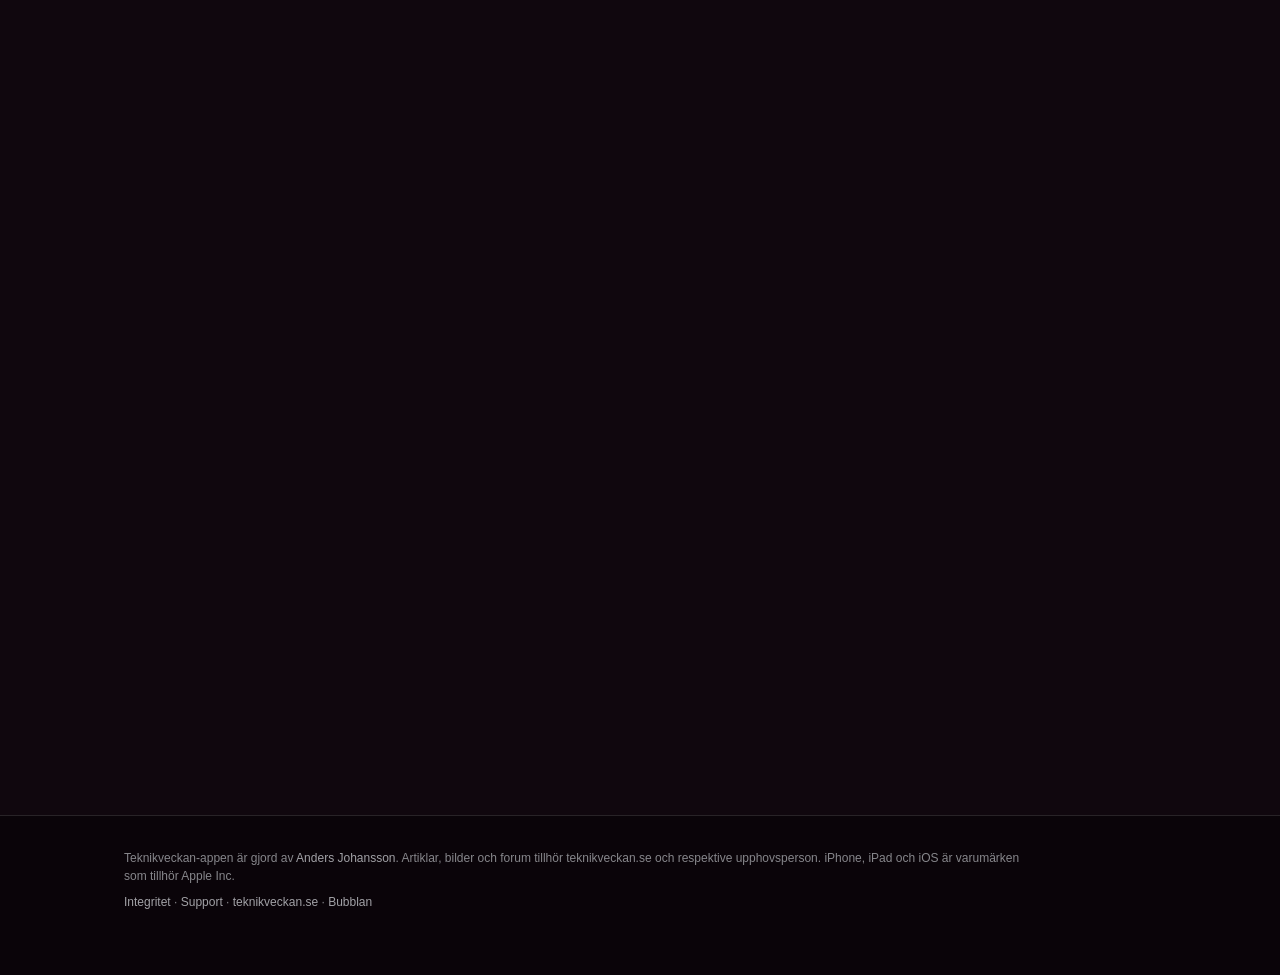
==== commit b2af8505: "Fix escaped middots in eyebrows and wide-image crossfade; 16:9 Duo mockup for Framedevice Co-Authore" ====
--- a/index.html
+++ b/index.html
@@ -33,7 +33,7 @@
       <div class="cta"><a class="pill fill" href="https://testflight.apple.com/join/udA9Tbey">Hämta betan</a><a class="pill line" href="#lasa">Läs mer</a></div>
     </div>
     <p class="hero-tag" data-beat="0.42,0.62,2,3" data-travel="50">Allt från Teknikveckan.<br><span class="grad">Och Bubblan.</span></p>
-    <div class="fan"><div class="device" data-motion="fan" data-i="0" data-n="3"><img src="assets/phone-review.png" alt="En recension öppen i appen" width="1306" height="2360" loading=eager></div><div class="device" data-motion="fan" data-i="1" data-n="3"><img src="assets/phone-home.png" alt="Hem: senaste recensioner och nyheter" width="1306" height="2360"></div><div class="device" data-motion="fan" data-i="2" data-n="3"><img src="assets/phone-reviewbox.png" alt="Fördelar och nackdelar i en recension" width="1306" height="2360" loading=eager></div></div>
+    <div class="fan"><div class="device" data-motion="fan" data-i="0" data-n="3"><img src="assets/phone-review.png" alt="En recension öppen i appen" width="1306" height="2360"></div><div class="device" data-motion="fan" data-i="1" data-n="3"><img src="assets/phone-home.png" alt="Hem: senaste recensioner och nyheter" width="1306" height="2360"></div><div class="device" data-motion="fan" data-i="2" data-n="3"><img src="assets/phone-reviewbox.png" alt="Fördelar och nackdelar i en recension" width="1306" height="2360"></div></div>
   </div>
 </section>
 <section class="stage" id="lasa" style="--n:5.05" data-stage data-bg="#12070f" data-glow="250,40,114">
--- a/motion.css
+++ b/motion.css
@@ -62,7 +62,7 @@
 .device { position: relative; height: 100%; aspect-ratio: 1306 / 2360; will-change: transform; transform-style: preserve-3d; filter: drop-shadow(0 40px 70px rgba(0,0,0,.5)); }
 .device img { position: absolute; inset: 0; width: 100%; height: 100%; object-fit: contain; opacity: var(--v, 1); will-change: opacity; }
 .device.wide { aspect-ratio: auto; height: auto; width: min(100%, 640px); }
-.device.wide img { position: relative; border-radius: 22px; opacity: 1; box-shadow: 0 0 0 1px rgba(255,255,255,.1); }
+.device.wide img { position: relative; border-radius: 22px; opacity: var(--v, 1); box-shadow: 0 0 0 1px rgba(255,255,255,.1); }
 .device.wide.plain img { border-radius: 0; box-shadow: none; }
 .device.wide img + img { position: absolute; inset: 0; height: 100%; opacity: var(--v, 0); }
 
@@ -76,6 +76,17 @@
 .fan { position: absolute; inset: 0; display: grid; place-items: end center; perspective: 1700px; }
 .fan .device { grid-area: 1 / 1; height: min(78svh, 112vw * 1.1); margin-bottom: -2svh; }
 .fan.low .device { margin-bottom: -14svh; }
+.fan.mid .device.icon { height: auto; width: clamp(60px, 12vw, 132px); aspect-ratio: 1; margin-bottom: 30svh; border-radius: 22%; overflow: hidden; filter: drop-shadow(0 22px 40px rgba(0,0,0,.55)); }
+.fan.mid .device.icon img { object-fit: cover; }
+.beat-icon { width: 84px; height: 84px; border-radius: 20px; margin-bottom: 18px; box-shadow: 0 14px 36px rgba(var(--glow), .45); }
+.beat .cta { margin-top: 22px; }
+.beat .cta .pill { padding: 10px 20px; font-size: 16px; }
+.track-head { position: absolute; left: 0; right: 0; top: 14svh; padding: 0 24px; text-align: center; z-index: 1; }
+.hstage .pin { align-items: center; }
+.hstage .track { margin-top: 12svh; }
+.track a.card { color: var(--fg); text-decoration: none; gap: 22px; }
+.track a.card:hover { border-color: var(--accent2); }
+.track .go { color: var(--accent2); font-weight: 600; }
 
 /* Big numbers */
 .numbers .pin { display: grid; place-items: center; text-align: center; }
